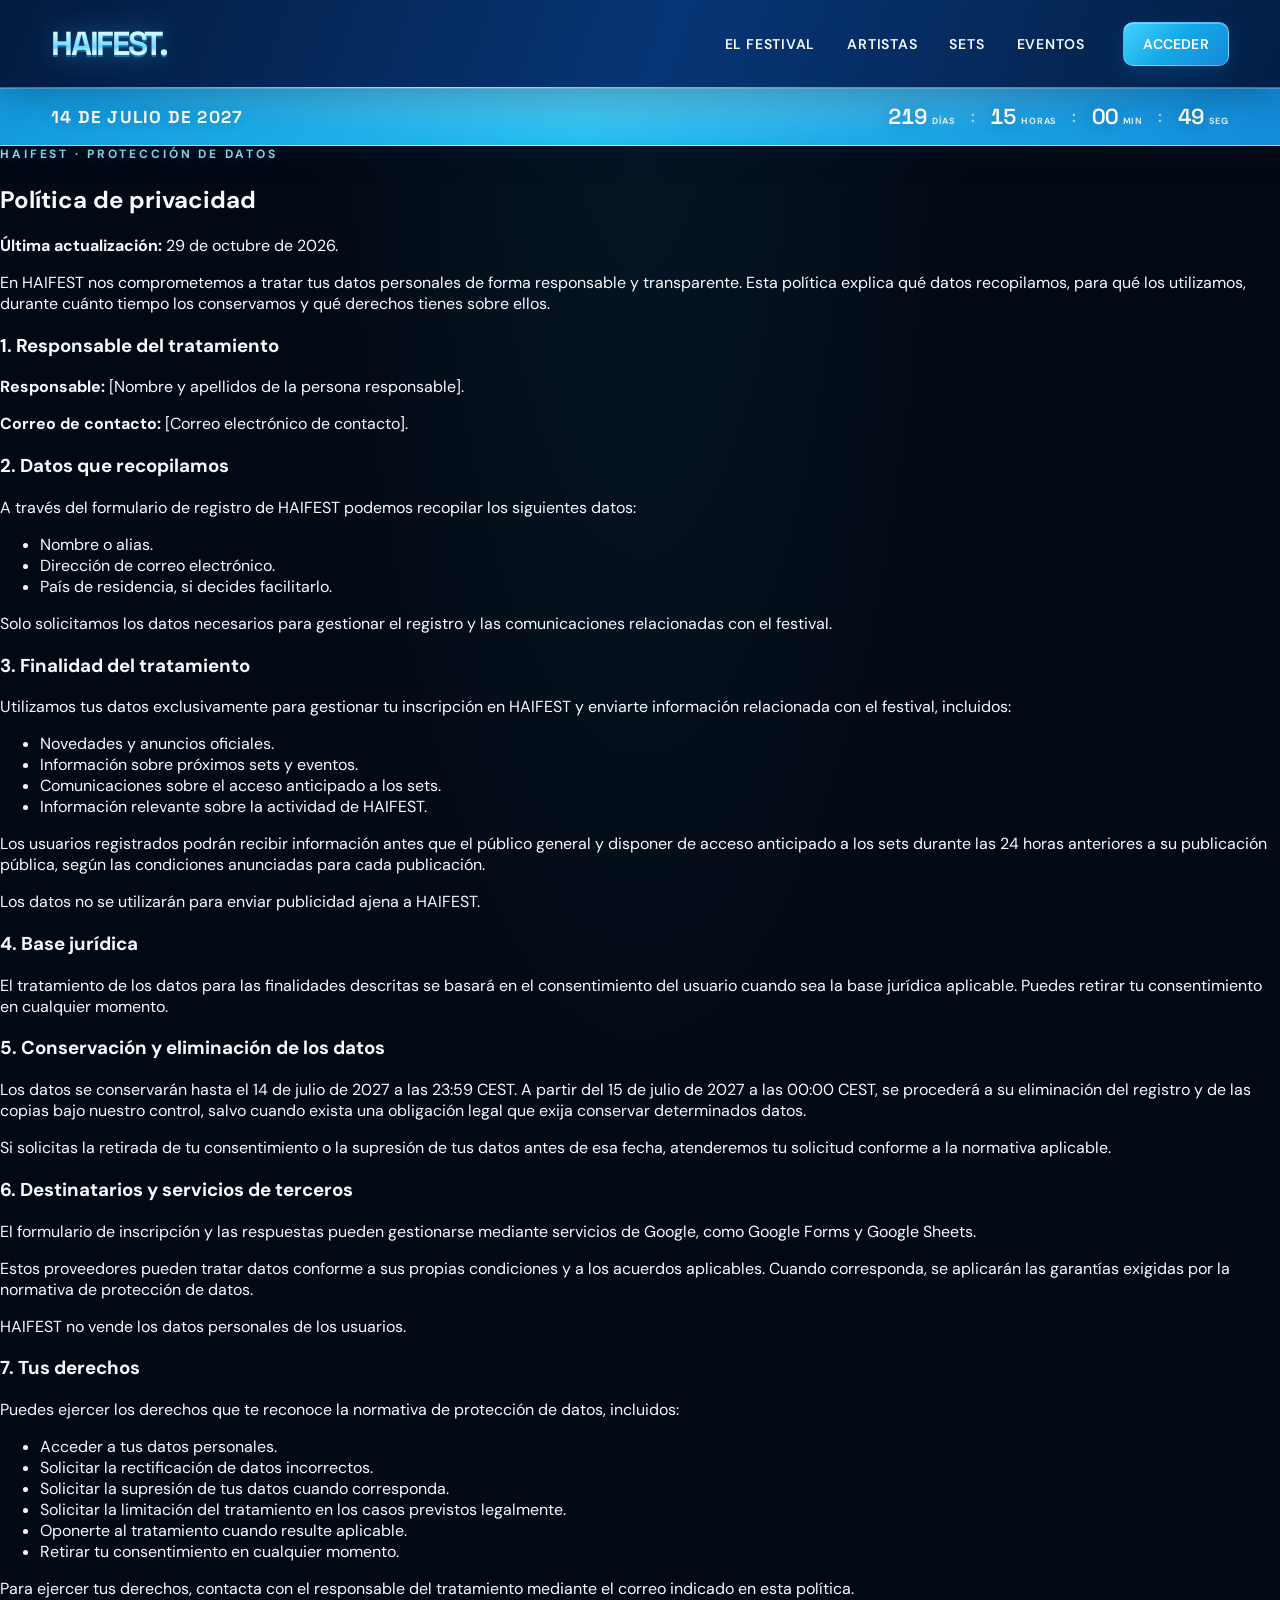
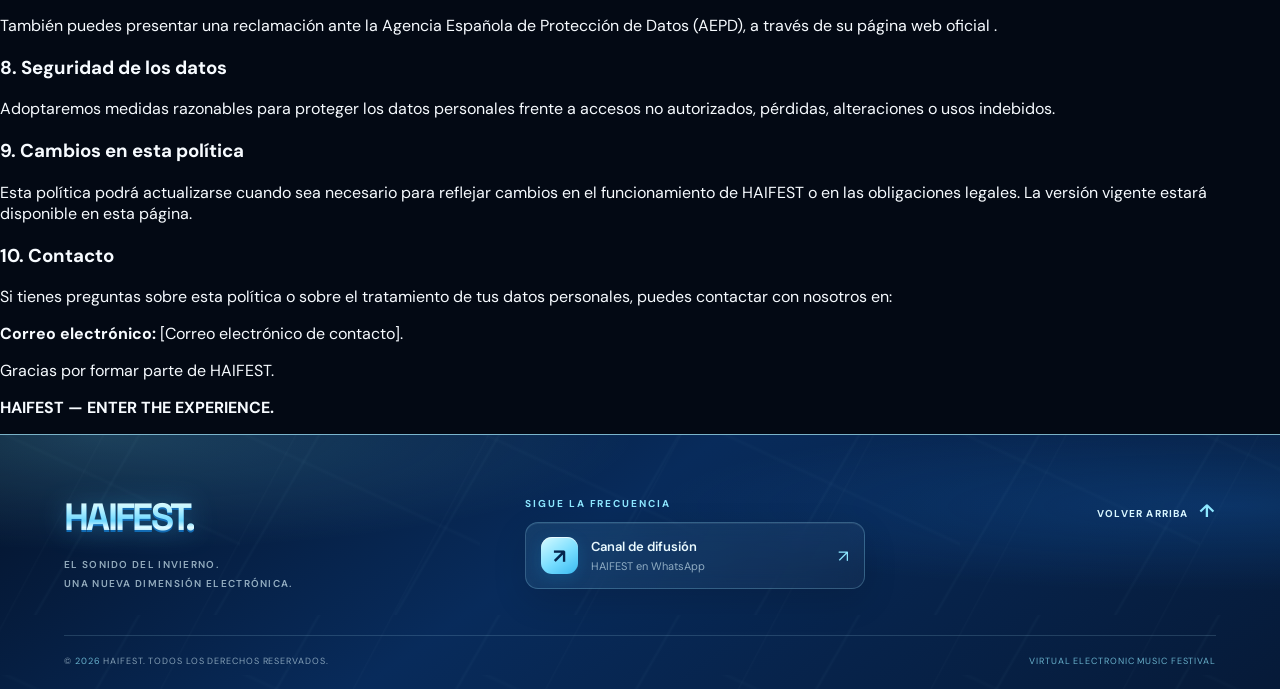
==== politica.html @ 0df0a355 "Create politica.html" ====
<!doctype html>
<html lang="es">
<head>
  <meta charset="utf-8">
  <meta name="viewport" content="width=device-width, initial-scale=1">
  <meta name="theme-color" content="#073778">
  <meta name="description" content="HAIFEST — Virtual Electronic Music Festival. Regístrate y forma parte del universo HAIFEST.">
  <title>HAIFEST — Virtual Electronic Music Festival</title>
  <link rel="preconnect" href="https://fonts.googleapis.com">
  <link rel="preconnect" href="https://fonts.gstatic.com" crossorigin>
  <link href="https://fonts.googleapis.com/css2?family=DM+Sans:wght@400;500;600;700&family=Space+Grotesk:wght@400;500;600;700&display=swap" rel="stylesheet">
  <link rel="stylesheet" href="styles.css">
  <script src="script.js" defer></script>
</head>
<body>
  <!-- SUPERIOR1: cabecera fija principal -->
  <header class="site-header">
    <a class="brand" href="/" aria-label="HAIFEST, inicio">
      <!-- Sustituye este texto por tu logo si ya tienes el archivo -->
      <span class="brand-ice">HAIFEST.</span>
    </a>

    <nav class="main-nav" aria-label="Navegación principal">
      <a href="/el-festival">EL FESTIVAL</a>
      <a href="/artistas">ARTISTAS</a>
      <a href="/sets">SETS</a>
      <a href="/eventos">EVENTOS</a>
    </nav>

    <a class="button button-small header-cta" href="https://forms.gle/UFMRdXrZ1bzV3xqM9" target="_blank" rel="noopener noreferrer">ACCEDER</a>

    <button class="menu-toggle" type="button" aria-label="Abrir menú" aria-expanded="false" aria-controls="mobile-menu">
      <span></span><span></span><span></span>
    </button>
  </header>

  <!-- Menú móvil -->
  <nav class="mobile-menu" id="mobile-menu" aria-label="Navegación móvil">
    <a href="/el-festival">EL FESTIVAL</a>
    <a href="/artistas">ARTISTAS</a>
    <a href="/sets">SETS</a>
    <a href="/eventos">EVENTOS</a>
    <a href="https://forms.gle/UFMRdXrZ1bzV3xqM9" target="_blank" rel="noopener noreferrer">ACCEDER / REGISTRO</a>
  </nav>

  <!-- SUPERIOR2: barra fija con fecha y cuenta atrás -->
  <div class="event-bar" aria-label="Fecha del festival y cuenta atrás">
    <div class="event-date">14 DE JULIO DE 2027</div>
    <div class="countdown" aria-label="Cuenta atrás hasta el inicio del 14 de julio de 2027">
      <div class="count-unit"><span id="days">000</span><small>DÍAS</small></div>
      <span class="count-colon">:</span>
      <div class="count-unit"><span id="hours">00</span><small>HORAS</small></div>
      <span class="count-colon">:</span>
      <div class="count-unit"><span id="minutes">00</span><small>MIN</small></div>
      <span class="count-colon">:</span>
      <div class="count-unit"><span id="seconds">00</span><small>SEG</small></div>
    </div>
  </div>

  <main>
   


<!-- CONTENIDO DE LA POLÍTICA -->
<section class="privacy-section" id="politica">
  <div class="privacy-content">

    <p class="eyebrow">HAIFEST · PROTECCIÓN DE DATOS</p>
    <h2>Política de privacidad</h2>

    <p>
      <strong>Última actualización:</strong> 29 de octubre de 2026.
    </p>

    <p>
      En HAIFEST nos comprometemos a tratar tus datos personales de forma
      responsable y transparente. Esta política explica qué datos recopilamos,
      para qué los utilizamos, durante cuánto tiempo los conservamos y qué
      derechos tienes sobre ellos.
    </p>

    <h3>1. Responsable del tratamiento</h3>

    <p>
      <strong>Responsable:</strong> [Nombre y apellidos de la persona responsable].
    </p>

    <p>
      <strong>Correo de contacto:</strong> [Correo electrónico de contacto].
    </p>

    <h3>2. Datos que recopilamos</h3>

    <p>
      A través del formulario de registro de HAIFEST podemos recopilar los
      siguientes datos:
    </p>

    <ul>
      <li>Nombre o alias.</li>
      <li>Dirección de correo electrónico.</li>
      <li>País de residencia, si decides facilitarlo.</li>
    </ul>

    <p>
      Solo solicitamos los datos necesarios para gestionar el registro y las
      comunicaciones relacionadas con el festival.
    </p>

    <h3>3. Finalidad del tratamiento</h3>

    <p>
      Utilizamos tus datos exclusivamente para gestionar tu inscripción en
      HAIFEST y enviarte información relacionada con el festival, incluidos:
    </p>

    <ul>
      <li>Novedades y anuncios oficiales.</li>
      <li>Información sobre próximos sets y eventos.</li>
      <li>Comunicaciones sobre el acceso anticipado a los sets.</li>
      <li>Información relevante sobre la actividad de HAIFEST.</li>
    </ul>

    <p>
      Los usuarios registrados podrán recibir información antes que el público
      general y disponer de acceso anticipado a los sets durante las 24 horas
      anteriores a su publicación pública, según las condiciones anunciadas
      para cada publicación.
    </p>

    <p>
      Los datos no se utilizarán para enviar publicidad ajena a HAIFEST.
    </p>

    <h3>4. Base jurídica</h3>

    <p>
      El tratamiento de los datos para las finalidades descritas se basará en
      el consentimiento del usuario cuando sea la base jurídica aplicable.
      Puedes retirar tu consentimiento en cualquier momento.
    </p>

    <h3>5. Conservación y eliminación de los datos</h3>

    <p>
      Los datos se conservarán hasta el 14 de julio de 2027 a las 23:59 CEST.
      A partir del 15 de julio de 2027 a las 00:00 CEST, se procederá a su
      eliminación del registro y de las copias bajo nuestro control, salvo
      cuando exista una obligación legal que exija conservar determinados datos.
    </p>

    <p>
      Si solicitas la retirada de tu consentimiento o la supresión de tus datos
      antes de esa fecha, atenderemos tu solicitud conforme a la normativa
      aplicable.
    </p>

    <h3>6. Destinatarios y servicios de terceros</h3>

    <p>
      El formulario de inscripción y las respuestas pueden gestionarse mediante
      servicios de Google, como Google Forms y Google Sheets.
    </p>

    <p>
      Estos proveedores pueden tratar datos conforme a sus propias condiciones
      y a los acuerdos aplicables. Cuando corresponda, se aplicarán las
      garantías exigidas por la normativa de protección de datos.
    </p>

    <p>
      HAIFEST no vende los datos personales de los usuarios.
    </p>

    <h3>7. Tus derechos</h3>

    <p>
      Puedes ejercer los derechos que te reconoce la normativa de protección
      de datos, incluidos:
    </p>

    <ul>
      <li>Acceder a tus datos personales.</li>
      <li>Solicitar la rectificación de datos incorrectos.</li>
      <li>Solicitar la supresión de tus datos cuando corresponda.</li>
      <li>Solicitar la limitación del tratamiento en los casos previstos legalmente.</li>
      <li>Oponerte al tratamiento cuando resulte aplicable.</li>
      <li>Retirar tu consentimiento en cualquier momento.</li>
    </ul>

    <p>
      Para ejercer tus derechos, contacta con el responsable del tratamiento
      mediante el correo indicado en esta política.
    </p>

    <p>
      También puedes presentar una reclamación ante la Agencia Española de
      Protección de Datos (AEPD), a través de
      <a href="https://www.aepd.es/" target="_blank" rel="noopener noreferrer">
        su página web oficial
      </a>.
    </p>

    <h3>8. Seguridad de los datos</h3>

    <p>
      Adoptaremos medidas razonables para proteger los datos personales frente
      a accesos no autorizados, pérdidas, alteraciones o usos indebidos.
    </p>

    <h3>9. Cambios en esta política</h3>

    <p>
      Esta política podrá actualizarse cuando sea necesario para reflejar
      cambios en el funcionamiento de HAIFEST o en las obligaciones legales.
      La versión vigente estará disponible en esta página.
    </p>

    <h3>10. Contacto</h3>

    <p>
      Si tienes preguntas sobre esta política o sobre el tratamiento de tus
      datos personales, puedes contactar con nosotros en:
    </p>

    <p>
      <strong>Correo electrónico:</strong>
      [Correo electrónico de contacto].
    </p>

    <p>
      Gracias por formar parte de HAIFEST.
    </p>

    <p class="privacy-signature">
      <strong>HAIFEST — ENTER THE EXPERIENCE.</strong>
    </p>

  </div>
</section>

  

  <!-- PIE DE PAGINA: enlaces y copyright -->
  <footer class="site-footer">
    <div class="footer-glow" aria-hidden="true"></div>
    <div class="footer-top">
      <div class="footer-brand-block">
        <a class="brand" href="/" aria-label="HAIFEST, inicio">
          <span class="brand-ice">HAIFEST.</span>
        </a>
        <p>EL SONIDO DEL INVIERNO.<br>UNA NUEVA DIMENSIÓN ELECTRÓNICA.</p>
      </div>
      <div class="footer-community">
        <span class="footer-label">SIGUE LA FRECUENCIA</span>
        <a class="whatsapp-link" href="https://whatsapp.com/channel/0029VbDpriWHQbS2V4UxfA47" target="_blank" rel="noopener noreferrer">
          <span class="whatsapp-icon" aria-hidden="true">↗</span>
          <span><strong>Canal de difusión</strong><small>HAIFEST en WhatsApp</small></span>
          <span class="link-arrow" aria-hidden="true">↗</span>
        </a>
      </div>
      <a class="back-to-top" href="#inicio">VOLVER ARRIBA <span aria-hidden="true">↑</span></a>
    </div>
    <div class="footer-bottom">
      <span>© <span id="year">2026</span> HAIFEST. TODOS LOS DERECHOS RESERVADOS.</span>
      <span>VIRTUAL ELECTRONIC MUSIC FESTIVAL</span>
    </div>
  </footer>
</body>
</html>
---- styles.css ----
/* =========================================================
   HAIFEST — WINTER / ICE EDITION
   Diseño glacial, profundidad y luces cian
   ========================================================= */

:root {
  --navy: #073778;
  --navy-deep: #03152e;
  --cyan: #19b5ee;
  --cyan-light: #82dcf8;
  --ice-white: #effcff;
  --ice-blue: #9cecff;
  --glacier: #38c9ff;
  --blue: #279be9;
  --yellow: #fff500;
  --black: #030914;
  --white: #f7fbff;
  --muted: #b8c9dc;

  --header-height: 88px;
  --eventbar-height: 58px;
  --content-width: 1240px;
}

* {
  box-sizing: border-box;
}

html {
  scroll-behavior: smooth;
  scroll-padding-top:
    calc(var(--header-height) + var(--eventbar-height) + 18px);
}

body {
  margin: 0;
  color: var(--white);
  background:
    radial-gradient(
      ellipse at 50% 0%,
      rgba(25, 181, 238, .08),
      transparent 38%
    ),
    #030914;
  font-family: "DM Sans", sans-serif;
  -webkit-font-smoothing: antialiased;
}

a {
  color: inherit;
  text-decoration: none;
}

button,
a {
  -webkit-tap-highlight-color: transparent;
}

::selection {
  background: var(--yellow);
  color: #06152b;
}

/* =========================================================
   SUPERIOR1 — CABECERA FIJA
   ========================================================= */

.site-header {
  position: fixed;
  z-index: 1000;
  inset: 0 0 auto;
  min-height: var(--header-height);

  display: flex;
  align-items: center;
  gap: clamp(20px, 3vw, 48px);

  padding: 0 clamp(22px, 4vw, 64px);

  background:
    linear-gradient(
      110deg,
      rgba(3, 27, 64, .98),
      rgba(7, 55, 120, .97) 52%,
      rgba(3, 31, 70, .98)
    );

  border-bottom: 1px solid rgba(141, 231, 255, .4);
  box-shadow: 0 8px 35px rgba(0, 9, 28, .28);
  backdrop-filter: blur(16px);
}

.site-header::after {
  content: "";
  position: absolute;
  left: 0;
  right: 0;
  bottom: -1px;
  height: 1px;

  background: linear-gradient(
    90deg,
    transparent,
    rgba(176, 246, 255, .85),
    rgba(41, 173, 255, .7),
    transparent
  );

  pointer-events: none;
  animation: ice-glow 5s ease-in-out infinite;
}

.brand {
  flex: 0 0 auto;
  display: inline-flex;
  align-items: center;
}

.brand-ice {
  font-family: "Space Grotesk", sans-serif;
  font-size: clamp(25px, 2.6vw, 36px);
  font-weight: 700;
  letter-spacing: -.07em;
  white-space: nowrap;

  background: linear-gradient(
    180deg,
    #ffffff 0%,
    #c9f7ff 28%,
    #6ed8ff 58%,
    #dffaff 72%,
    #4bb9f2 100%
  );

  -webkit-background-clip: text;
  background-clip: text;
  -webkit-text-fill-color: transparent;

  filter:
    drop-shadow(0 2px 0 rgba(20, 121, 203, .8))
    drop-shadow(0 0 13px rgba(67, 202, 255, .32));
}

.main-nav {
  display: flex;
  align-items: center;
  justify-content: center;
  gap: clamp(18px, 2.5vw, 40px);
  margin-left: auto;
}

.main-nav a,
.mobile-menu a {
  position: relative;
  font-size: clamp(12px, 1.1vw, 15px);
  font-weight: 600;
  letter-spacing: .055em;
  white-space: nowrap;
  transition: color .2s ease;
}

.main-nav a::after {
  content: "";
  position: absolute;
  left: 0;
  right: 100%;
  bottom: -9px;
  height: 2px;

  background: linear-gradient(
    90deg,
    var(--ice-white),
    var(--glacier)
  );

  box-shadow: 0 0 10px rgba(56, 201, 255, .65);
  transition: right .22s ease;
}

.main-nav a:hover {
  color: var(--cyan-light);
}

.main-nav a:hover::after {
  right: 0;
}

/* Botones */

.button {
  position: relative;
  overflow: hidden;

  display: inline-flex;
  align-items: center;
  justify-content: center;
  gap: 12px;

  min-height: 54px;
  padding: 0 27px;

  border: 1px solid rgba(220, 250, 255, .32);
  border-radius: 13px;

  background: linear-gradient(
    135deg,
    #45d1ff 0%,
    #13a9e8 48%,
    #1688d7 100%
  );

  color: white;
  font-size: 17px;
  font-weight: 600;
  letter-spacing: .015em;

  box-shadow:
    inset 0 1px 0 rgba(255, 255, 255, .34),
    0 8px 24px rgba(0, 140, 220, .2);

  transition:
    transform .2s ease,
    background .2s ease,
    box-shadow .2s ease;
}

.button::before {
  content: "";
  position: absolute;
  top: 0;
  left: -130%;
  width: 75%;
  height: 100%;

  transform: skewX(-24deg);

  background: linear-gradient(
    90deg,
    transparent,
    rgba(255, 255, 255, .23),
    transparent
  );

  transition: left .55s ease;
  pointer-events: none;
}

.button:hover::before {
  left: 150%;
}

.button:hover {
  background: linear-gradient(
    135deg,
    #79e3ff,
    #1db8f1 55%,
    #1594df
  );

  transform: translateY(-2px);

  box-shadow:
    inset 0 1px 0 rgba(255, 255, 255, .4),
    0 12px 30px rgba(25, 181, 238, .28);
}

.button-small {
  min-height: 44px;
  padding: 0 19px;
  font-size: 14px;
  border-radius: 10px;
}

.header-cta {
  flex: 0 0 auto;
}

.menu-toggle,
.mobile-menu {
  display: none;
}

/* =========================================================
   SUPERIOR2 — FECHA Y CUENTA ATRÁS
   ========================================================= */

.event-bar {
  position: fixed;
  z-index: 999;
  top: var(--header-height);
  left: 0;
  right: 0;

  min-height: var(--eventbar-height);
  padding: 8px clamp(22px, 4vw, 64px);

  display: flex;
  align-items: center;
  justify-content: space-between;
  gap: 24px;

  color: white;

  background:
    radial-gradient(
      ellipse at 50% -70%,
      rgba(255, 255, 255, .38),
      transparent 70%
    ),
    linear-gradient(
      100deg,
      #1499de 0%,
      #24bdf0 46%,
      #138bd9 100%
    );

  border-bottom: 1px solid rgba(218, 250, 255, .65);

  box-shadow:
    0 8px 28px rgba(0, 18, 52, .28),
    inset 0 1px 0 rgba(255, 255, 255, .25);
}

.event-date {
  font-family: "Space Grotesk", sans-serif;
  font-weight: 700;
  font-size: clamp(14px, 1.35vw, 19px);
  letter-spacing: .07em;
  white-space: nowrap;
  text-shadow: 0 1px 10px rgba(0, 53, 111, .22);
}

.countdown {
  display: flex;
  align-items: center;
  gap: clamp(8px, 1.2vw, 18px);
}

.count-unit {
  display: flex;
  align-items: baseline;
  gap: 5px;
}

.count-unit span {
  font-family: "Space Grotesk", sans-serif;
  font-size: clamp(17px, 1.7vw, 24px);
  font-weight: 600;
  font-variant-numeric: tabular-nums;
  text-shadow: 0 1px 12px rgba(0, 53, 111, .25);
}

.count-unit small {
  color: rgba(255, 255, 255, .88);
  font-size: 9px;
  font-weight: 700;
  letter-spacing: .08em;
}

.count-colon {
  opacity: .65;
  font-weight: 600;
}

/* Espacio para las barras fijas */

main {
  padding-top: calc(
    var(--header-height) + var(--eventbar-height)
  );
}

/* =========================================================
   PRINCIPAL — HERO Y VÍDEO
   ========================================================= */

.hero {
  position: relative;
  isolation: isolate;
  overflow: hidden;

  min-height: min(
    710px,
    calc(100svh - var(--header-height) - var(--eventbar-height))
  );

  min-height: clamp(570px, 70vh, 790px);

  display: grid;
  place-items: center;

  background:
    radial-gradient(
      ellipse at 50% 35%,
      rgba(29, 155, 226, .24),
      transparent 34%
    ),
    radial-gradient(
      ellipse at 12% 80%,
      rgba(16, 98, 190, .18),
      transparent 35%
    ),
    radial-gradient(
      ellipse at 90% 15%,
      rgba(82, 209, 255, .12),
      transparent 32%
    ),
    linear-gradient(
      135deg,
      #020711 0%,
      #071c35 48%,
      #020711 100%
    );
}

.hero::before {
  content: "";
  position: absolute;
  inset: 0;
  z-index: -1;
  pointer-events: none;
  opacity: .23;

  background-image:
    linear-gradient(
      128deg,
      transparent 0 42%,
      rgba(166, 238, 255, .22) 42.2%,
      transparent 42.7%
    ),
    linear-gradient(
      48deg,
      transparent 0 72%,
      rgba(166, 238, 255, .15) 72.2%,
      transparent 72.7%
    ),
    linear-gradient(
      0deg,
      rgba(55, 174, 255, .08),
      transparent 38%
    );

  background-size:
    380px 320px,
    440px 370px,
    100% 100%;

  mask-image: radial-gradient(
    ellipse at center,
    black,
    transparent 82%
  );
}

.hero-video,
.hero-overlay {
  position: absolute;
  inset: 0;
  width: 100%;
  height: 100%;
}

.hero-video {
  z-index: -2;
  object-fit: cover;
  filter: saturate(.82) contrast(1.08);
}

.hero-overlay {
  z-index: -1;

  background:
    radial-gradient(
      ellipse at center,
      rgba(2, 20, 43, .12),
      rgba(0, 4, 13, .52) 76%
    ),
    linear-gradient(
      90deg,
      rgba(0, 5, 17, .72),
      rgba(0, 12, 29, .28) 50%,
      rgba(0, 5, 17, .68)
    ),
    linear-gradient(
      0deg,
      rgba(0, 5, 17, .6),
      transparent 48%,
      rgba(0, 5, 17, .24)
    );
}

.hero-content {
  position: relative;
  width: min(100% - 40px, 900px);
  padding: 90px 0 100px;
  text-align: center;
}

.hero-content::before {
  content: "";
  position: absolute;
  z-index: -1;

  width: min(680px, 90vw);
  height: 300px;

  top: 50%;
  left: 50%;
  transform: translate(-50%, -50%);

  background: rgba(18, 113, 190, .12);
  filter: blur(70px);
  pointer-events: none;
}

.eyebrow,
.section-kicker {
  margin: 0 0 22px;
  color: var(--ice-blue);
  font-size: 12px;
  font-weight: 700;
  letter-spacing: .24em;
  text-shadow: 0 0 18px rgba(76, 205, 255, .3);
}

.hero h1 {
  margin: 0;

  font-family: "Space Grotesk", sans-serif;
  font-size: clamp(48px, 8.3vw, 104px);
  font-weight: 500;
  letter-spacing: -.065em;
  line-height: .98;

  text-shadow: 0 5px 35px rgba(0, 0, 0, .3);
}

.hero h1 span {
  background: linear-gradient(
    180deg,
    #ffffff,
    #b8f3ff 48%,
    #54caff
  );

  -webkit-background-clip: text;
  background-clip: text;
  -webkit-text-fill-color: transparent;

  filter: drop-shadow(0 0 20px rgba(56, 201, 255, .18));
}

.hero-description {
  margin: 24px 0 32px;
  color: rgba(255, 255, 255, .82);
  font-size: clamp(15px, 1.5vw, 19px);
}

.button-primary {
  min-width: 165px;
}

.scroll-cue {
  position: absolute;
  bottom: 25px;
  left: 50%;

  display: flex;
  align-items: center;
  gap: 12px;

  transform: translateX(-50%);

  color: rgba(255, 255, 255, .72);
  font-size: 10px;
  font-weight: 700;
  letter-spacing: .18em;
  white-space: nowrap;
}

.scroll-cue span {
  display: block;
  width: 27px;
  height: 1px;
  background: var(--cyan);
  box-shadow: 0 0 10px rgba(56, 201, 255, .7);
}

/* =========================================================
   PLAYLIST — PROFUNDIDAD Y TEXTURA GLACIAL
   ========================================================= */

.playlist-section {
  position: relative;
  overflow: hidden;

  padding:
    clamp(64px, 8vw, 105px)
    24px
    clamp(70px, 8vw, 100px);

  color: #fff;

  background:
    radial-gradient(
      ellipse at 18% 12%,
      rgba(172, 242, 255, .22),
      transparent 32%
    ),
    radial-gradient(
      ellipse at 90% 78%,
      rgba(6, 72, 164, .34),
      transparent 42%
    ),
    linear-gradient(
      125deg,
      #1676c8 0%,
      #168fdf 38%,
      #237ed0 72%,
      #0d64b5 100%
    );
}

.playlist-section::before {
  content: "";
  position: absolute;
  inset: 0;
  pointer-events: none;
  opacity: .62;

  background-image:
    linear-gradient(
      rgba(231, 251, 255, .055) 1px,
      transparent 1px
    ),
    linear-gradient(
      90deg,
      rgba(231, 251, 255, .055) 1px,
      transparent 1px
    ),
    linear-gradient(
      135deg,
      transparent 0 47%,
      rgba(210, 247, 255, .09) 47.2%,
      transparent 47.6%
    );

  background-size:
    44px 44px,
    44px 44px,
    220px 190px;

  mask-image: linear-gradient(
    to bottom,
    black,
    transparent 85%
  );
}

.playlist-section::after {
  content: "";
  position: absolute;
  inset: auto 0 0;
  height: 120px;
  background: linear-gradient(
    0deg,
    rgba(2, 34, 81, .18),
    transparent
  );
  pointer-events: none;
}

.section-inner {
  position: relative;
  z-index: 1;
  width: min(100%, 900px);
  margin: 0 auto;
  text-align: center;
}

.section-kicker {
  color: #d7f7ff;
  margin-bottom: 16px;
  text-shadow: 0 0 15px rgba(183, 245, 255, .25);
}

.playlist-section h2 {
  margin: 0;

  font-family: "Space Grotesk", sans-serif;
  font-size: clamp(30px, 5vw, 58px);
  font-weight: 500;
  line-height: 1.12;
  letter-spacing: -.045em;

  text-shadow: 0 4px 24px rgba(0, 38, 91, .18);
}

.section-description {
  margin: 17px 0 35px;
  color: rgba(255, 255, 255, .9);
  font-size: 15px;
  line-height: 1.7;
}

.spotify-frame {
  position: relative;
  width: min(100%, 690px);
  margin: 0 auto;
  overflow: hidden;

  border: 1px solid rgba(221, 250, 255, .45);
  border-radius: 18px;

  background: rgba(1, 25, 60, .28);

  box-shadow:
    0 28px 70px rgba(0, 29, 74, .32),
    0 0 0 6px rgba(211, 248, 255, .035);
}

.spotify-frame iframe {
  display: block;
  border: 0;
}

.text-link {
  display: inline-flex;
  gap: 10px;
  margin-top: 22px;

  font-size: 13px;
  font-weight: 700;
  letter-spacing: .04em;

  transition:
    color .2s ease,
    transform .2s ease;
}

.text-link:hover {
  color: #d7f7ff;
  transform: translateY(-2px);
}

.mobile-break {
  display: none;
}

/* =========================================================
   PIE DE PÁGINA — HIELO Y COMUNIDAD
   ========================================================= */

.site-footer {
  position: relative;
  isolation: isolate;
  overflow: hidden;

  padding: 58px clamp(22px, 5vw, 72px) 22px;
  color: #eafaff;

  background:
    radial-gradient(
      ellipse at 8% 0%,
      rgba(124, 231, 255, .2),
      transparent 32%
    ),
    radial-gradient(
      ellipse at 96% 28%,
      rgba(30, 139, 255, .19),
      transparent 33%
    ),
    linear-gradient(
      145deg,
      #04132b 0%,
      #082b5b 44%,
      #061a38 100%
    );

  border-top: 1px solid rgba(173, 241, 255, .7);
}

.site-footer::before {
  content: "";
  position: absolute;
  inset: 0;
  z-index: -1;
  pointer-events: none;
  opacity: .23;

  background-image:
    linear-gradient(
      120deg,
      transparent 0 48%,
      rgba(177, 239, 255, .13) 49%,
      transparent 50%
    ),
    linear-gradient(
      25deg,
      transparent 0 68%,
      rgba(177, 239, 255, .09) 69%,
      transparent 70%
    );

  background-size: 180px 180px, 240px 240px;
}

.site-footer::after {
  content: "";
  position: absolute;
  z-index: -1;
  inset: 0;
  pointer-events: none;
  opacity: .12;

  background: repeating-linear-gradient(
    118deg,
    transparent 0 90px,
    rgba(193, 244, 255, .15) 91px,
    transparent 93px 170px
  );
}

/* Logo del pie de página */

.footer-brand-block {
  min-width: 230px;
}

.footer-brand-block .brand-ice {
  display: inline-block;
  font-size: clamp(29px, 3vw, 38px);
}

.footer-brand-block p {
  margin: 14px 0 0;
  color: rgba(221, 246, 255, .66);

  font-size: 10px;
  font-weight: 600;
  line-height: 1.9;
  letter-spacing: .13em;
}

/* Enlace de WhatsApp */

.footer-community {
  width: min(100%, 340px);
}

.footer-label {
  display: block;
  margin-bottom: 12px;

  color: #8de7ff;
  font-size: 10px;
  font-weight: 700;
  letter-spacing: .19em;
}

.whatsapp-link {
  display: flex;
  align-items: center;
  gap: 13px;
  padding: 14px 15px;

  border: 1px solid rgba(165, 232, 255, .24);
  border-radius: 13px;

  background: linear-gradient(
    120deg,
    rgba(119, 219, 255, .11),
    rgba(255, 255, 255, .035)
  );

  box-shadow:
    inset 0 1px rgba(255, 255, 255, .07),
    0 12px 35px rgba(0, 0, 0, .12);

  backdrop-filter: blur(10px);

  transition:
    border-color .2s ease,
    transform .2s ease,
    background .2s ease;
}

.whatsapp-link:hover {
  transform: translateY(-2px);
  border-color: rgba(141, 231, 255, .7);
  background: rgba(119, 219, 255, .14);
}

.whatsapp-icon {
  display: grid;
  place-items: center;

  width: 37px;
  height: 37px;
  flex: 0 0 37px;

  border-radius: 11px;
  color: #06254d;

  background: linear-gradient(
    145deg,
    #d6fbff,
    #78ddff 55%,
    #39baf1
  );

  box-shadow:
    inset 0 1px 0 rgba(255, 255, 255, .65),
    0 4px 15px rgba(31, 169, 231, .18);

  font-size: 20px;
  font-weight: 700;
}

.whatsapp-link strong,
.whatsapp-link small {
  display: block;
}

.whatsapp-link strong {
  font-size: 13px;
  font-weight: 600;
}

.whatsapp-link small {
  margin-top: 4px;
  color: rgba(221, 246, 255, .62);
  font-size: 11px;
}

.link-arrow {
  margin-left: auto;
  color: #8de7ff;
  font-size: 17px;
}

/* Volver arriba */

.back-to-top {
  align-self: flex-start;
  padding-top: 6px;

  color: #d9f7ff;
  font-size: 10px;
  font-weight: 700;
  letter-spacing: .12em;
  white-space: nowrap;
}

.back-to-top span {
  margin-left: 7px;
  color: #8de7ff;
  font-size: 18px;
}

/* Franja inferior */

.footer-top,
.footer-bottom {
  display: flex;
  justify-content: space-between;
  align-items: center;
  gap: 28px;
}

.footer-top {
  padding-bottom: 42px;
}

.footer-bottom {
  padding-top: 19px;

  border-top: 1px solid rgba(180, 235, 255, .16);

  color: rgba(221, 246, 255, .58);
  font-size: 9px;
  letter-spacing: .1em;
}

.footer-bottom span:last-child {
  color: rgba(141, 231, 255, .72);
}

/* =========================================================
   ANIMACIONES
   ========================================================= */

@keyframes ice-glow {
  0%, 100% {
    opacity: .65;
  }

  50% {
    opacity: 1;
  }
}

/* =========================================================
   PANTALLAS GRANDES
   ========================================================= */

@media (min-width: 1500px) {
  :root {
    --header-height: 96px;
    --eventbar-height: 62px;
  }
}

/* =========================================================
   TABLETS
   ========================================================= */

@media (max-width: 900px) {
  :root {
    --header-height: 76px;
    --eventbar-height: 66px;
  }

  .site-header {
    gap: 16px;
  }

  .main-nav {
    gap: 15px;
  }

  .main-nav a {
    font-size: 11px;
  }

  .header-cta {
    padding: 0 14px;
  }

  .event-bar {
    gap: 12px;
  }

  .countdown {
    gap: 7px;
  }

  .count-unit {
    display: flex;
    flex-direction: column;
    align-items: center;
    gap: 1px;
  }

  .count-unit small {
    font-size: 8px;
  }
}

/* =========================================================
   MÓVILES
   ========================================================= */

@media (max-width: 650px) {
  :root {
    --header-height: 70px;
    --eventbar-height: 74px;
  }

  .site-header {
    padding: 0 18px;
    justify-content: space-between;
  }

  .brand-ice {
    font-size: 29px;
  }

  .main-nav,
  .header-cta {
    display: none;
  }

  .menu-toggle {
    display: flex;

    width: 43px;
    height: 43px;
    padding: 11px 9px;

    flex-direction: column;
    justify-content: center;
    gap: 5px;

    border: 1px solid rgba(255, 255, 255, .2);
    border-radius: 10px;

    background: rgba(130, 220, 248, .04);
    cursor: pointer;
  }

  .menu-toggle span {
    width: 100%;
    height: 2px;
    background: #fff;
    border-radius: 3px;
  }

  .mobile-menu {
    position: fixed;
    z-index: 1001;
    top: var(--header-height);
    left: 0;
    right: 0;

    padding: 12px 20px 20px;

    background: rgba(5, 45, 101, .98);
    border-top: 1px solid rgba(255, 255, 255, .12);

    box-shadow: 0 16px 30px rgba(0, 0, 0, .24);
    backdrop-filter: blur(18px);
  }

  .mobile-menu.is-open {
    display: flex;
    flex-direction: column;
    gap: 0;
  }

  .mobile-menu a {
    padding: 15px 2px;
    font-size: 13px;
    border-bottom: 1px solid rgba(255, 255, 255, .1);
  }

  .event-bar {
    padding: 9px 17px;
    flex-direction: column;
    justify-content: center;
    gap: 5px;
  }

  .event-date {
    font-size: 12px;
    letter-spacing: .12em;
  }

  .countdown {
    gap: 10px;
  }

  .count-unit {
    flex-direction: row;
    align-items: baseline;
    gap: 4px;
  }

  .count-unit span {
    font-size: 17px;
  }

  .count-unit small {
    font-size: 7px;
  }

  .count-colon {
    font-size: 13px;
  }

  .hero {
    min-height: 590px;
    min-height: min(
      690px,
      calc(100svh - var(--header-height) - var(--eventbar-height))
    );
  }

  .hero-content {
    padding: 75px 0 85px;
  }

  .eyebrow {
    font-size: 10px;
    letter-spacing: .16em;
  }

  .hero h1 {
    font-size: clamp(47px, 12vw, 70px);
  }

  .hero-description {
    max-width: 290px;
    margin: 20px auto 28px;
    line-height: 1.55;
  }

  .playlist-section {
    padding: 65px 18px 70px;
  }

  .playlist-section h2 {
    font-size: clamp(29px, 8vw, 42px);
  }

  .mobile-break {
    display: initial;
  }

  .section-description {
    max-width: 310px;
    margin: 16px auto 28px;
    line-height: 1.55;
    font-size: 14px;
  }

  .spotify-frame iframe {
    height: 352px;
  }

  .site-footer {
    padding: 38px 20px 18px;
  }

  .footer-top {
    align-items: stretch;
    flex-direction: column;
    gap: 28px;
    padding-bottom: 27px;
  }

  .footer-brand-block {
    min-width: 0;
  }

  .footer-brand-block .brand-ice {
    font-size: 31px;
  }

  .footer-community {
    width: 100%;
  }

  .back-to-top {
    align-self: flex-start;
    padding-top: 0;
    font-size: 10px;
  }

  .footer-bottom {
    align-items: flex-start;
    flex-direction: column;
    gap: 8px;
    font-size: 9px;
  }
}

/* Respetar la preferencia del usuario por menos animaciones */

@media (prefers-reduced-motion: reduce) {
  *,
  *::before,
  *::after {
    scroll-behavior: auto !important;
    transition-duration: .01ms !important;
    animation-duration: .01ms !important;
  }

  .site-header::after {
    animation: none;
  }
}
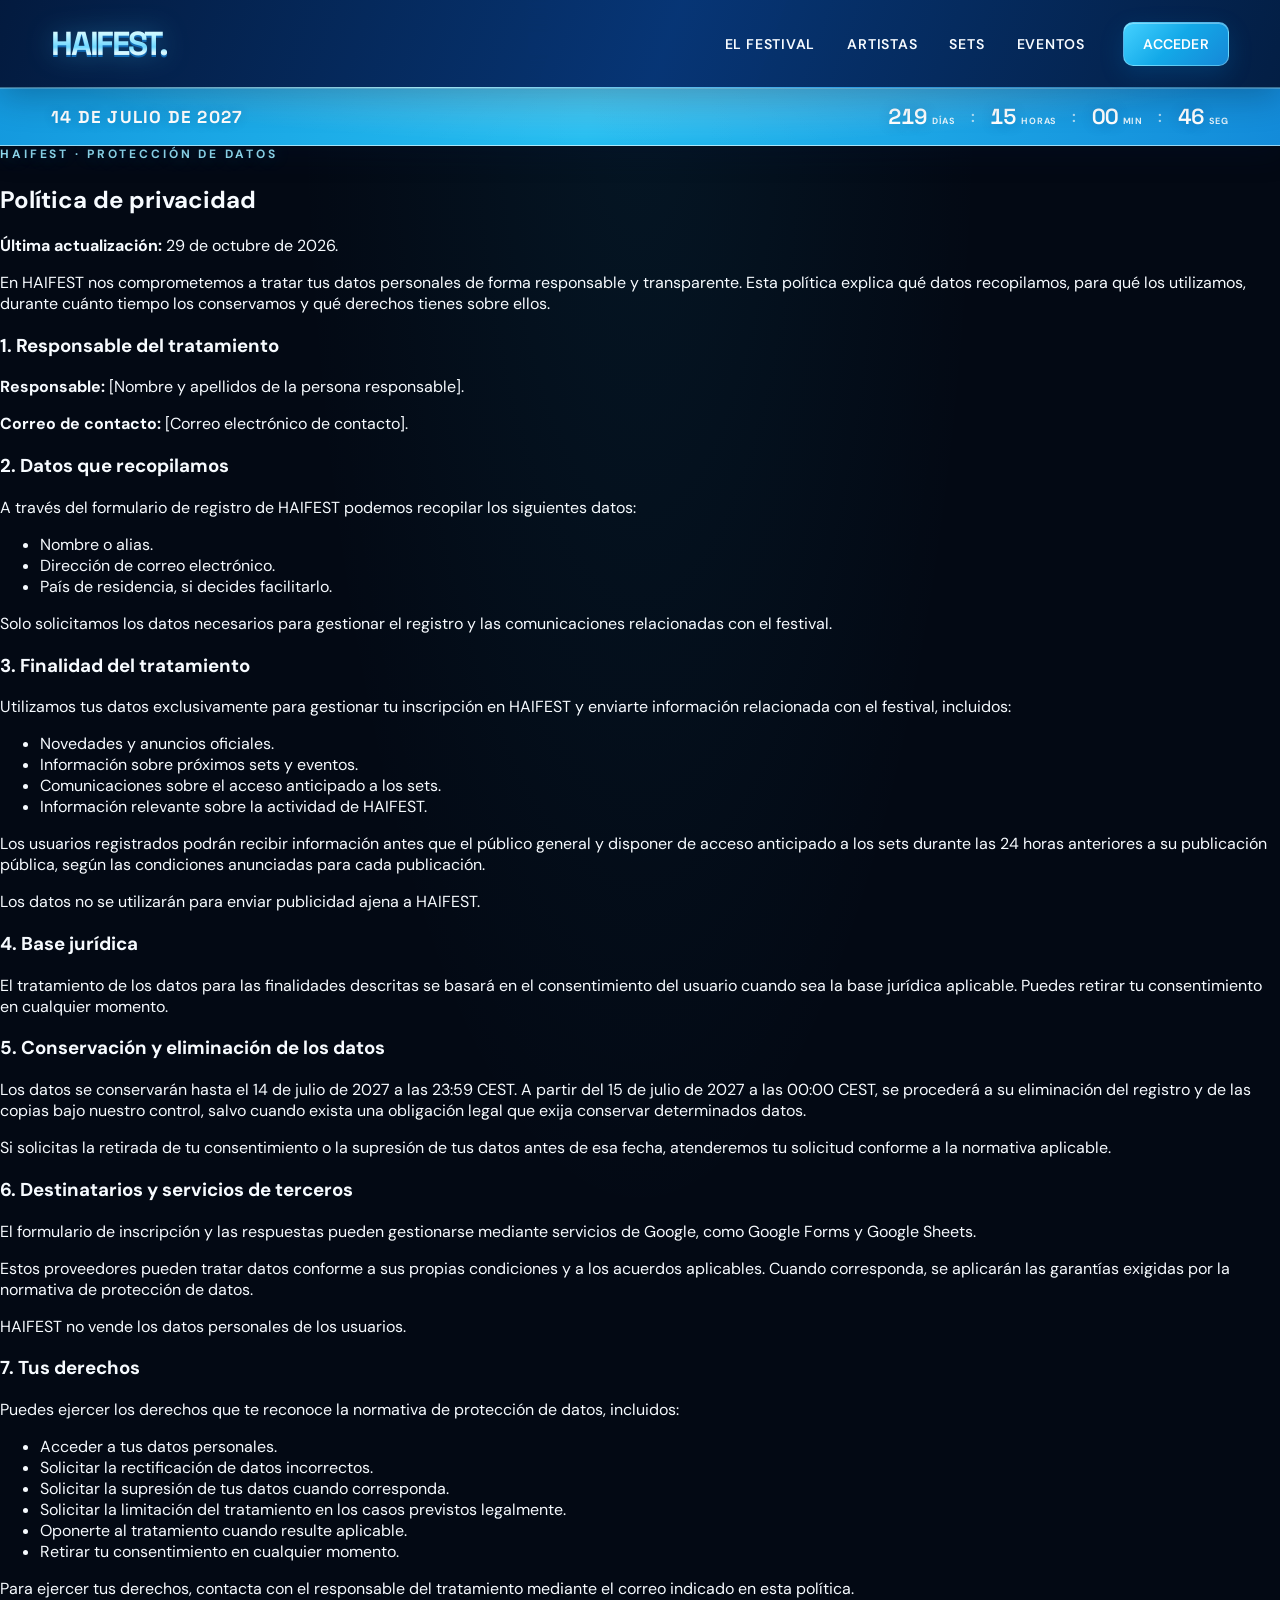
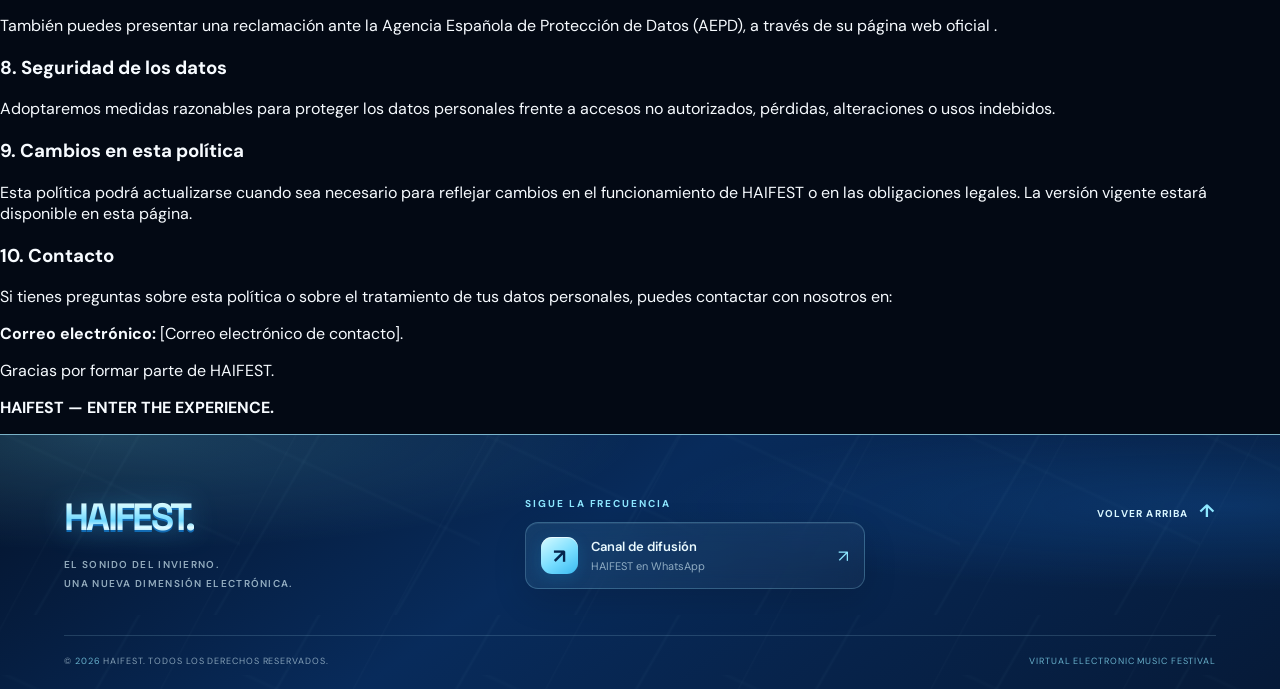
==== commit f5ca4a5d: "Update politica.html BUENO" ====
--- a/politica.html
+++ b/politica.html
@@ -238,8 +238,6 @@
 
   </div>
 </section>
-
-  
 
   <!-- PIE DE PAGINA: enlaces y copyright -->
   <footer class="site-footer">
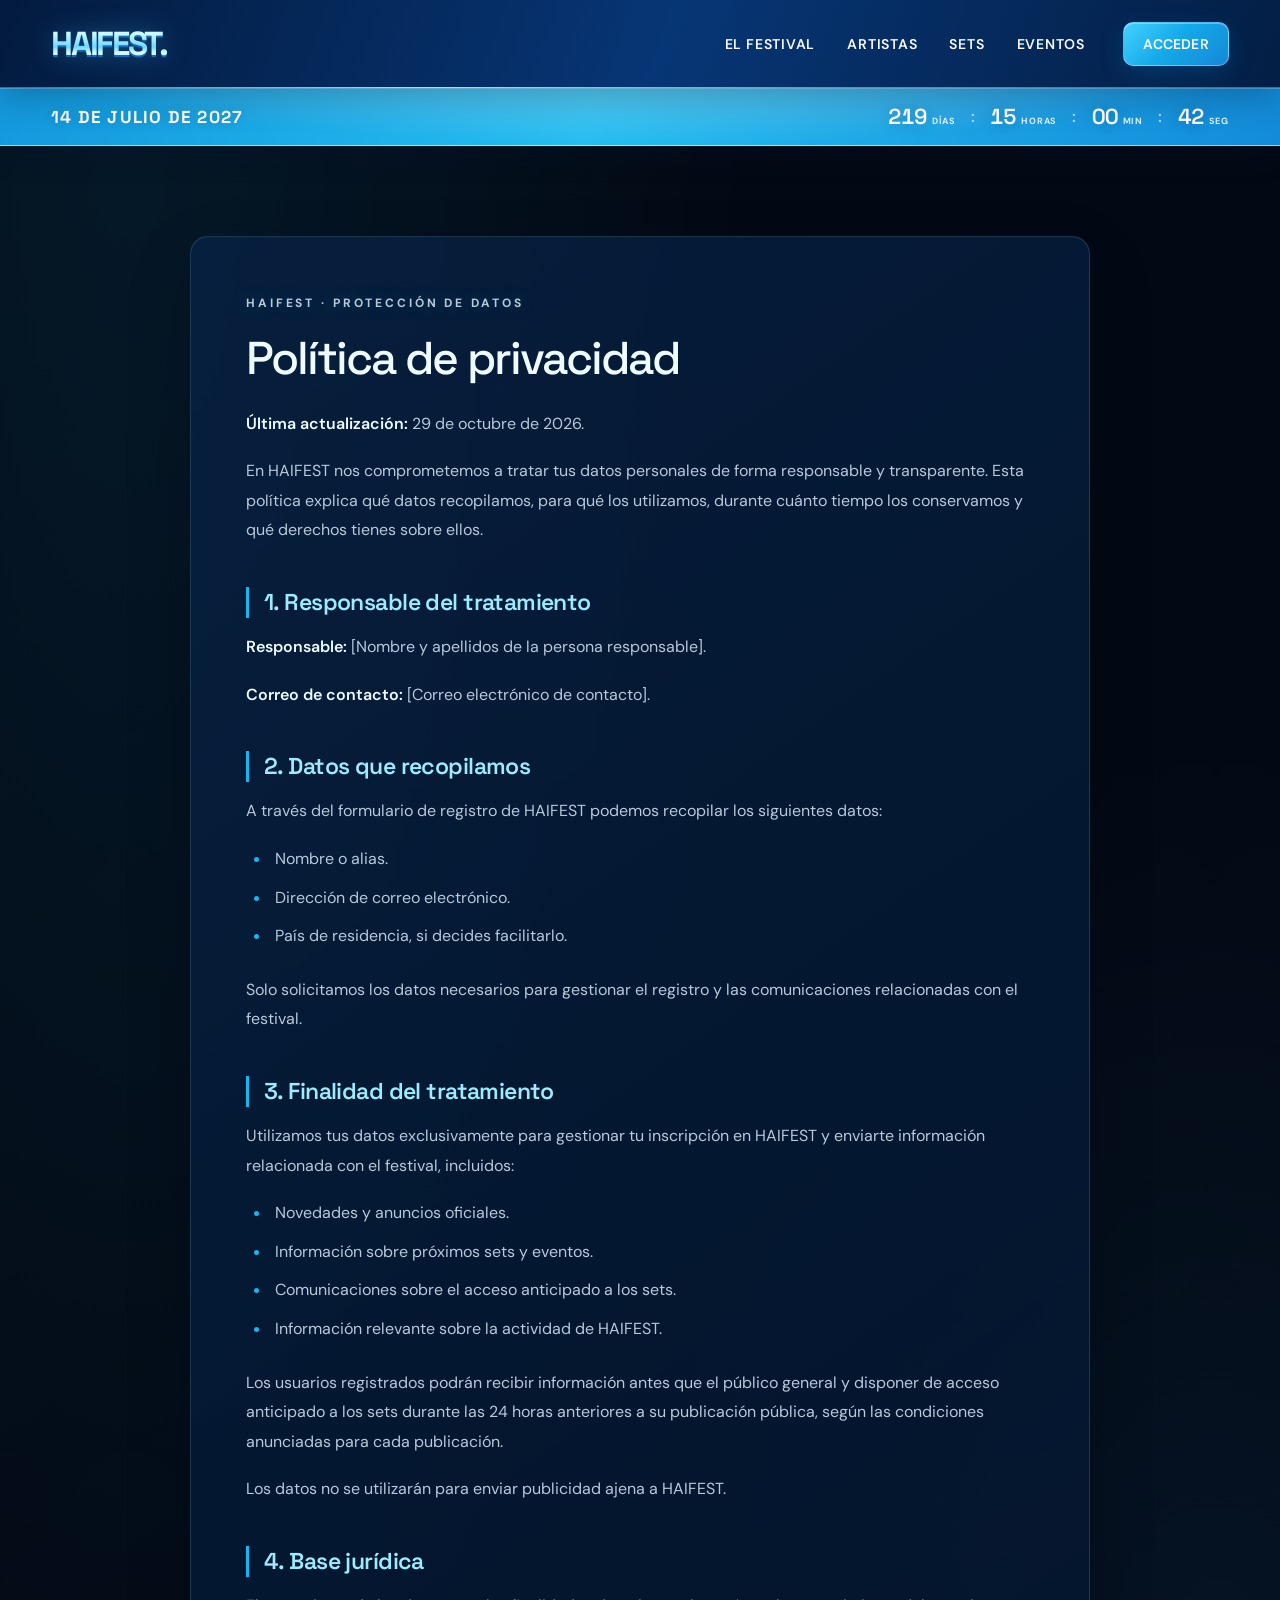
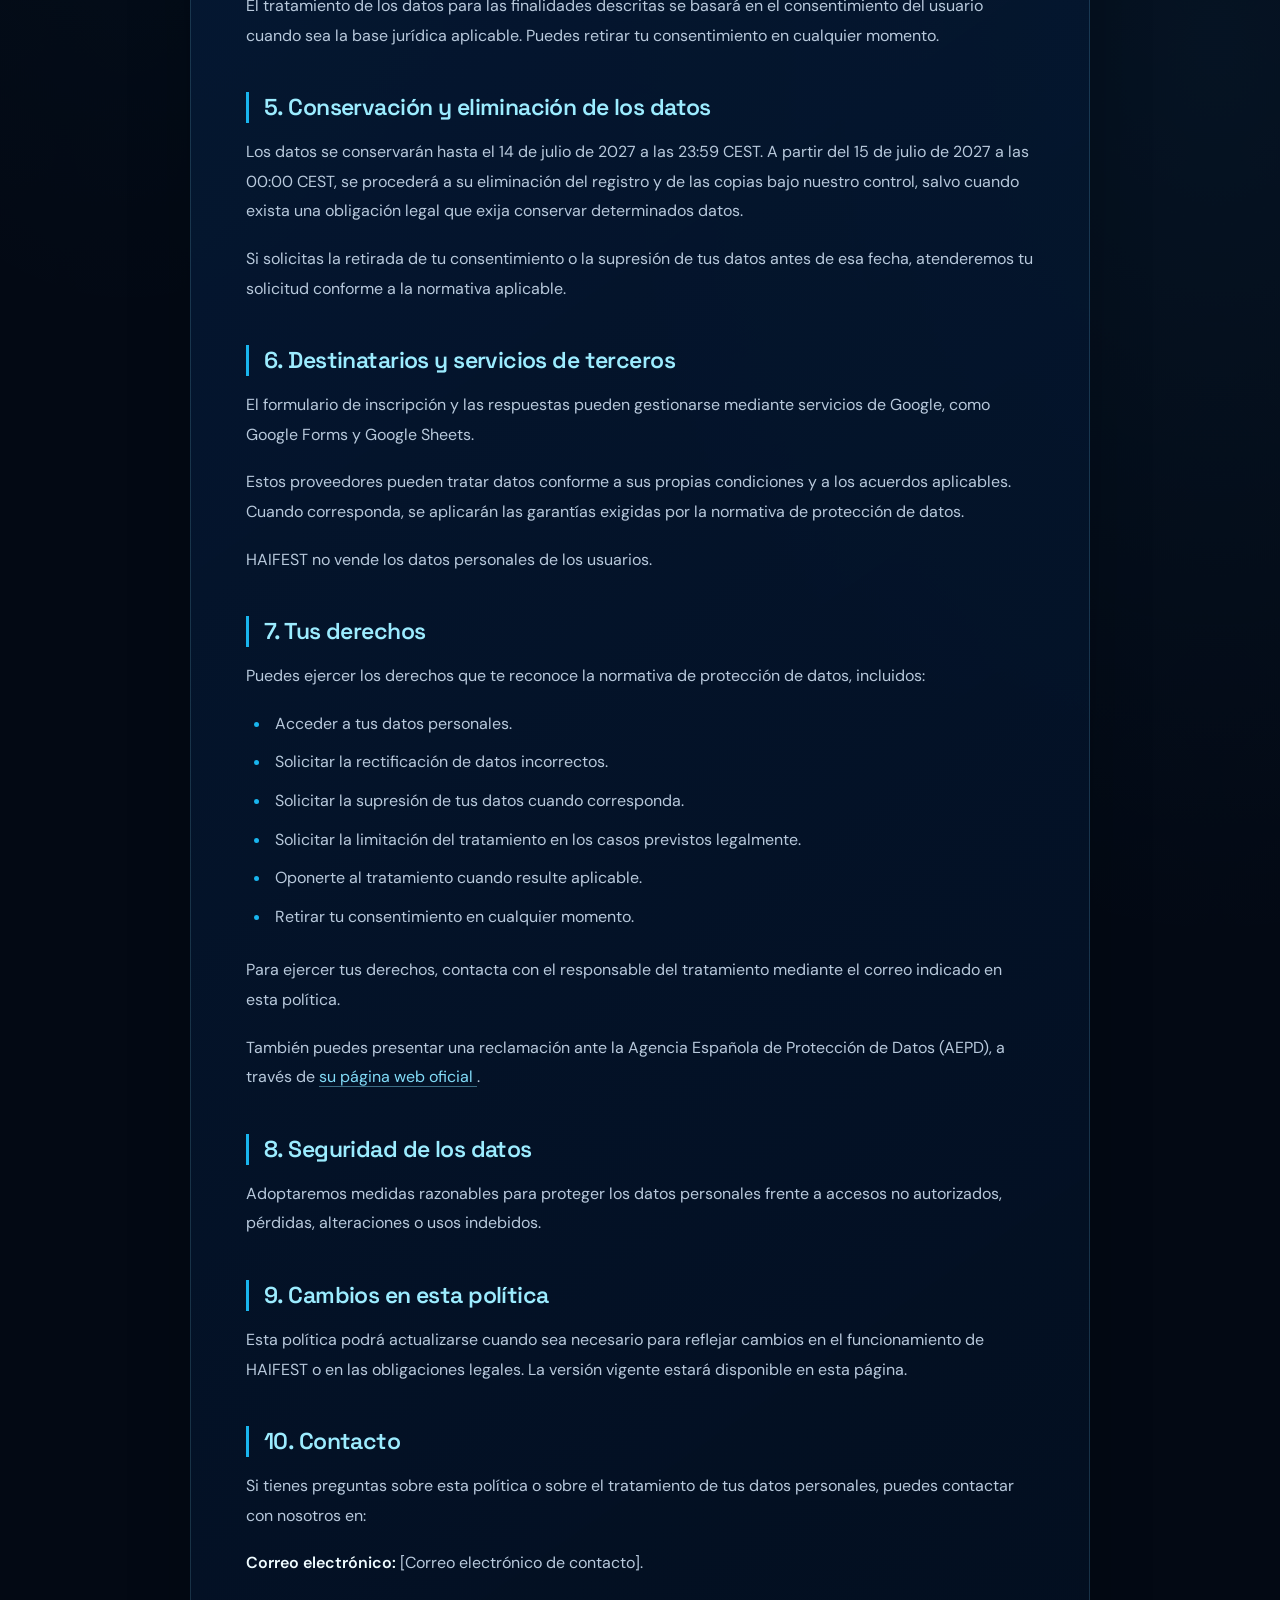
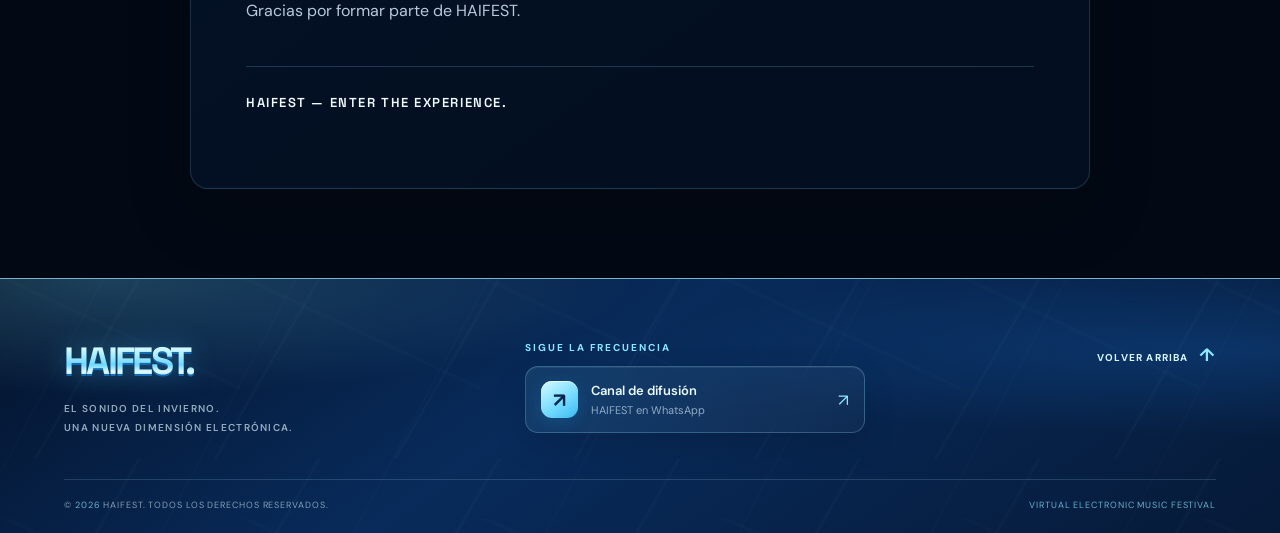
==== commit dc242988: "Update politica.html" ====
--- a/politica.html
+++ b/politica.html
@@ -9,7 +9,7 @@
   <link rel="preconnect" href="https://fonts.googleapis.com">
   <link rel="preconnect" href="https://fonts.gstatic.com" crossorigin>
   <link href="https://fonts.googleapis.com/css2?family=DM+Sans:wght@400;500;600;700&family=Space+Grotesk:wght@400;500;600;700&display=swap" rel="stylesheet">
-  <link rel="stylesheet" href="styles.css">
+  <link rel="stylesheet" href="politica.css">
   <script src="script.js" defer></script>
 </head>
 <body>
--- a/politica.css
+++ b/politica.css
@@ -0,0 +1,1438 @@
+/* =========================================================
+   HAIFEST — WINTER / ICE EDITION
+   Diseño glacial, profundidad y luces cian
+   ========================================================= */
+
+:root {
+  --navy: #073778;
+  --navy-deep: #03152e;
+  --cyan: #19b5ee;
+  --cyan-light: #82dcf8;
+  --ice-white: #effcff;
+  --ice-blue: #9cecff;
+  --glacier: #38c9ff;
+  --blue: #279be9;
+  --yellow: #fff500;
+  --black: #030914;
+  --white: #f7fbff;
+  --muted: #b8c9dc;
+
+  --header-height: 88px;
+  --eventbar-height: 58px;
+  --content-width: 1240px;
+}
+
+* {
+  box-sizing: border-box;
+}
+
+html {
+  scroll-behavior: smooth;
+  scroll-padding-top:
+    calc(var(--header-height) + var(--eventbar-height) + 18px);
+}
+
+body {
+  margin: 0;
+  color: var(--white);
+  background:
+    radial-gradient(
+      ellipse at 50% 0%,
+      rgba(25, 181, 238, .08),
+      transparent 38%
+    ),
+    #030914;
+  font-family: "DM Sans", sans-serif;
+  -webkit-font-smoothing: antialiased;
+}
+
+a {
+  color: inherit;
+  text-decoration: none;
+}
+
+button,
+a {
+  -webkit-tap-highlight-color: transparent;
+}
+
+::selection {
+  background: var(--yellow);
+  color: #06152b;
+}
+
+/* =========================================================
+   SUPERIOR1 — CABECERA FIJA
+   ========================================================= */
+
+.site-header {
+  position: fixed;
+  z-index: 1000;
+  inset: 0 0 auto;
+  min-height: var(--header-height);
+
+  display: flex;
+  align-items: center;
+  gap: clamp(20px, 3vw, 48px);
+
+  padding: 0 clamp(22px, 4vw, 64px);
+
+  background:
+    linear-gradient(
+      110deg,
+      rgba(3, 27, 64, .98),
+      rgba(7, 55, 120, .97) 52%,
+      rgba(3, 31, 70, .98)
+    );
+
+  border-bottom: 1px solid rgba(141, 231, 255, .4);
+  box-shadow: 0 8px 35px rgba(0, 9, 28, .28);
+  backdrop-filter: blur(16px);
+}
+
+.site-header::after {
+  content: "";
+  position: absolute;
+  left: 0;
+  right: 0;
+  bottom: -1px;
+  height: 1px;
+
+  background: linear-gradient(
+    90deg,
+    transparent,
+    rgba(176, 246, 255, .85),
+    rgba(41, 173, 255, .7),
+    transparent
+  );
+
+  pointer-events: none;
+  animation: ice-glow 5s ease-in-out infinite;
+}
+
+.brand {
+  flex: 0 0 auto;
+  display: inline-flex;
+  align-items: center;
+}
+
+.brand-ice {
+  font-family: "Space Grotesk", sans-serif;
+  font-size: clamp(25px, 2.6vw, 36px);
+  font-weight: 700;
+  letter-spacing: -.07em;
+  white-space: nowrap;
+
+  background: linear-gradient(
+    180deg,
+    #ffffff 0%,
+    #c9f7ff 28%,
+    #6ed8ff 58%,
+    #dffaff 72%,
+    #4bb9f2 100%
+  );
+
+  -webkit-background-clip: text;
+  background-clip: text;
+  -webkit-text-fill-color: transparent;
+
+  filter:
+    drop-shadow(0 2px 0 rgba(20, 121, 203, .8))
+    drop-shadow(0 0 13px rgba(67, 202, 255, .32));
+}
+
+.main-nav {
+  display: flex;
+  align-items: center;
+  justify-content: center;
+  gap: clamp(18px, 2.5vw, 40px);
+  margin-left: auto;
+}
+
+.main-nav a,
+.mobile-menu a {
+  position: relative;
+  font-size: clamp(12px, 1.1vw, 15px);
+  font-weight: 600;
+  letter-spacing: .055em;
+  white-space: nowrap;
+  transition: color .2s ease;
+}
+
+.main-nav a::after {
+  content: "";
+  position: absolute;
+  left: 0;
+  right: 100%;
+  bottom: -9px;
+  height: 2px;
+
+  background: linear-gradient(
+    90deg,
+    var(--ice-white),
+    var(--glacier)
+  );
+
+  box-shadow: 0 0 10px rgba(56, 201, 255, .65);
+  transition: right .22s ease;
+}
+
+.main-nav a:hover {
+  color: var(--cyan-light);
+}
+
+.main-nav a:hover::after {
+  right: 0;
+}
+
+/* Botones */
+
+.button {
+  position: relative;
+  overflow: hidden;
+
+  display: inline-flex;
+  align-items: center;
+  justify-content: center;
+  gap: 12px;
+
+  min-height: 54px;
+  padding: 0 27px;
+
+  border: 1px solid rgba(220, 250, 255, .32);
+  border-radius: 13px;
+
+  background: linear-gradient(
+    135deg,
+    #45d1ff 0%,
+    #13a9e8 48%,
+    #1688d7 100%
+  );
+
+  color: white;
+  font-size: 17px;
+  font-weight: 600;
+  letter-spacing: .015em;
+
+  box-shadow:
+    inset 0 1px 0 rgba(255, 255, 255, .34),
+    0 8px 24px rgba(0, 140, 220, .2);
+
+  transition:
+    transform .2s ease,
+    background .2s ease,
+    box-shadow .2s ease;
+}
+
+.button::before {
+  content: "";
+  position: absolute;
+  top: 0;
+  left: -130%;
+  width: 75%;
+  height: 100%;
+
+  transform: skewX(-24deg);
+
+  background: linear-gradient(
+    90deg,
+    transparent,
+    rgba(255, 255, 255, .23),
+    transparent
+  );
+
+  transition: left .55s ease;
+  pointer-events: none;
+}
+
+.button:hover::before {
+  left: 150%;
+}
+
+.button:hover {
+  background: linear-gradient(
+    135deg,
+    #79e3ff,
+    #1db8f1 55%,
+    #1594df
+  );
+
+  transform: translateY(-2px);
+
+  box-shadow:
+    inset 0 1px 0 rgba(255, 255, 255, .4),
+    0 12px 30px rgba(25, 181, 238, .28);
+}
+
+.button-small {
+  min-height: 44px;
+  padding: 0 19px;
+  font-size: 14px;
+  border-radius: 10px;
+}
+
+.header-cta {
+  flex: 0 0 auto;
+}
+
+.menu-toggle,
+.mobile-menu {
+  display: none;
+}
+
+/* =========================================================
+   SUPERIOR2 — FECHA Y CUENTA ATRÁS
+   ========================================================= */
+
+.event-bar {
+  position: fixed;
+  z-index: 999;
+  top: var(--header-height);
+  left: 0;
+  right: 0;
+
+  min-height: var(--eventbar-height);
+  padding: 8px clamp(22px, 4vw, 64px);
+
+  display: flex;
+  align-items: center;
+  justify-content: space-between;
+  gap: 24px;
+
+  color: white;
+
+  background:
+    radial-gradient(
+      ellipse at 50% -70%,
+      rgba(255, 255, 255, .38),
+      transparent 70%
+    ),
+    linear-gradient(
+      100deg,
+      #1499de 0%,
+      #24bdf0 46%,
+      #138bd9 100%
+    );
+
+  border-bottom: 1px solid rgba(218, 250, 255, .65);
+
+  box-shadow:
+    0 8px 28px rgba(0, 18, 52, .28),
+    inset 0 1px 0 rgba(255, 255, 255, .25);
+}
+
+.event-date {
+  font-family: "Space Grotesk", sans-serif;
+  font-weight: 700;
+  font-size: clamp(14px, 1.35vw, 19px);
+  letter-spacing: .07em;
+  white-space: nowrap;
+  text-shadow: 0 1px 10px rgba(0, 53, 111, .22);
+}
+
+.countdown {
+  display: flex;
+  align-items: center;
+  gap: clamp(8px, 1.2vw, 18px);
+}
+
+.count-unit {
+  display: flex;
+  align-items: baseline;
+  gap: 5px;
+}
+
+.count-unit span {
+  font-family: "Space Grotesk", sans-serif;
+  font-size: clamp(17px, 1.7vw, 24px);
+  font-weight: 600;
+  font-variant-numeric: tabular-nums;
+  text-shadow: 0 1px 12px rgba(0, 53, 111, .25);
+}
+
+.count-unit small {
+  color: rgba(255, 255, 255, .88);
+  font-size: 9px;
+  font-weight: 700;
+  letter-spacing: .08em;
+}
+
+.count-colon {
+  opacity: .65;
+  font-weight: 600;
+}
+
+/* Espacio para las barras fijas */
+
+main {
+  padding-top: calc(
+    var(--header-height) + var(--eventbar-height)
+  );
+}
+
+/* =========================================================
+   PRINCIPAL — HERO Y VÍDEO
+   ========================================================= */
+
+.hero {
+  position: relative;
+  isolation: isolate;
+  overflow: hidden;
+
+  min-height: min(
+    710px,
+    calc(100svh - var(--header-height) - var(--eventbar-height))
+  );
+
+  min-height: clamp(570px, 70vh, 790px);
+
+  display: grid;
+  place-items: center;
+
+  background:
+    radial-gradient(
+      ellipse at 50% 35%,
+      rgba(29, 155, 226, .24),
+      transparent 34%
+    ),
+    radial-gradient(
+      ellipse at 12% 80%,
+      rgba(16, 98, 190, .18),
+      transparent 35%
+    ),
+    radial-gradient(
+      ellipse at 90% 15%,
+      rgba(82, 209, 255, .12),
+      transparent 32%
+    ),
+    linear-gradient(
+      135deg,
+      #020711 0%,
+      #071c35 48%,
+      #020711 100%
+    );
+}
+
+.hero::before {
+  content: "";
+  position: absolute;
+  inset: 0;
+  z-index: -1;
+  pointer-events: none;
+  opacity: .23;
+
+  background-image:
+    linear-gradient(
+      128deg,
+      transparent 0 42%,
+      rgba(166, 238, 255, .22) 42.2%,
+      transparent 42.7%
+    ),
+    linear-gradient(
+      48deg,
+      transparent 0 72%,
+      rgba(166, 238, 255, .15) 72.2%,
+      transparent 72.7%
+    ),
+    linear-gradient(
+      0deg,
+      rgba(55, 174, 255, .08),
+      transparent 38%
+    );
+
+  background-size:
+    380px 320px,
+    440px 370px,
+    100% 100%;
+
+  mask-image: radial-gradient(
+    ellipse at center,
+    black,
+    transparent 82%
+  );
+}
+
+.hero-video,
+.hero-overlay {
+  position: absolute;
+  inset: 0;
+  width: 100%;
+  height: 100%;
+}
+
+.hero-video {
+  z-index: -2;
+  object-fit: cover;
+  filter: saturate(.82) contrast(1.08);
+}
+
+.hero-overlay {
+  z-index: -1;
+
+  background:
+    radial-gradient(
+      ellipse at center,
+      rgba(2, 20, 43, .12),
+      rgba(0, 4, 13, .52) 76%
+    ),
+    linear-gradient(
+      90deg,
+      rgba(0, 5, 17, .72),
+      rgba(0, 12, 29, .28) 50%,
+      rgba(0, 5, 17, .68)
+    ),
+    linear-gradient(
+      0deg,
+      rgba(0, 5, 17, .6),
+      transparent 48%,
+      rgba(0, 5, 17, .24)
+    );
+}
+
+.hero-content {
+  position: relative;
+  width: min(100% - 40px, 900px);
+  padding: 90px 0 100px;
+  text-align: center;
+}
+
+.hero-content::before {
+  content: "";
+  position: absolute;
+  z-index: -1;
+
+  width: min(680px, 90vw);
+  height: 300px;
+
+  top: 50%;
+  left: 50%;
+  transform: translate(-50%, -50%);
+
+  background: rgba(18, 113, 190, .12);
+  filter: blur(70px);
+  pointer-events: none;
+}
+
+.eyebrow,
+.section-kicker {
+  margin: 0 0 22px;
+  color: var(--ice-blue);
+  font-size: 12px;
+  font-weight: 700;
+  letter-spacing: .24em;
+  text-shadow: 0 0 18px rgba(76, 205, 255, .3);
+}
+
+.hero h1 {
+  margin: 0;
+
+  font-family: "Space Grotesk", sans-serif;
+  font-size: clamp(48px, 8.3vw, 104px);
+  font-weight: 500;
+  letter-spacing: -.065em;
+  line-height: .98;
+
+  text-shadow: 0 5px 35px rgba(0, 0, 0, .3);
+}
+
+.hero h1 span {
+  background: linear-gradient(
+    180deg,
+    #ffffff,
+    #b8f3ff 48%,
+    #54caff
+  );
+
+  -webkit-background-clip: text;
+  background-clip: text;
+  -webkit-text-fill-color: transparent;
+
+  filter: drop-shadow(0 0 20px rgba(56, 201, 255, .18));
+}
+
+.hero-description {
+  margin: 24px 0 32px;
+  color: rgba(255, 255, 255, .82);
+  font-size: clamp(15px, 1.5vw, 19px);
+}
+
+.button-primary {
+  min-width: 165px;
+}
+
+.scroll-cue {
+  position: absolute;
+  bottom: 25px;
+  left: 50%;
+
+  display: flex;
+  align-items: center;
+  gap: 12px;
+
+  transform: translateX(-50%);
+
+  color: rgba(255, 255, 255, .72);
+  font-size: 10px;
+  font-weight: 700;
+  letter-spacing: .18em;
+  white-space: nowrap;
+}
+
+.scroll-cue span {
+  display: block;
+  width: 27px;
+  height: 1px;
+  background: var(--cyan);
+  box-shadow: 0 0 10px rgba(56, 201, 255, .7);
+}
+
+/* =========================================================
+   PLAYLIST — PROFUNDIDAD Y TEXTURA GLACIAL
+   ========================================================= */
+
+.playlist-section {
+  position: relative;
+  overflow: hidden;
+
+  padding:
+    clamp(64px, 8vw, 105px)
+    24px
+    clamp(70px, 8vw, 100px);
+
+  color: #fff;
+
+  background:
+    radial-gradient(
+      ellipse at 18% 12%,
+      rgba(172, 242, 255, .22),
+      transparent 32%
+    ),
+    radial-gradient(
+      ellipse at 90% 78%,
+      rgba(6, 72, 164, .34),
+      transparent 42%
+    ),
+    linear-gradient(
+      125deg,
+      #1676c8 0%,
+      #168fdf 38%,
+      #237ed0 72%,
+      #0d64b5 100%
+    );
+}
+
+.playlist-section::before {
+  content: "";
+  position: absolute;
+  inset: 0;
+  pointer-events: none;
+  opacity: .62;
+
+  background-image:
+    linear-gradient(
+      rgba(231, 251, 255, .055) 1px,
+      transparent 1px
+    ),
+    linear-gradient(
+      90deg,
+      rgba(231, 251, 255, .055) 1px,
+      transparent 1px
+    ),
+    linear-gradient(
+      135deg,
+      transparent 0 47%,
+      rgba(210, 247, 255, .09) 47.2%,
+      transparent 47.6%
+    );
+
+  background-size:
+    44px 44px,
+    44px 44px,
+    220px 190px;
+
+  mask-image: linear-gradient(
+    to bottom,
+    black,
+    transparent 85%
+  );
+}
+
+.playlist-section::after {
+  content: "";
+  position: absolute;
+  inset: auto 0 0;
+  height: 120px;
+  background: linear-gradient(
+    0deg,
+    rgba(2, 34, 81, .18),
+    transparent
+  );
+  pointer-events: none;
+}
+
+.section-inner {
+  position: relative;
+  z-index: 1;
+  width: min(100%, 900px);
+  margin: 0 auto;
+  text-align: center;
+}
+
+.section-kicker {
+  color: #d7f7ff;
+  margin-bottom: 16px;
+  text-shadow: 0 0 15px rgba(183, 245, 255, .25);
+}
+
+.playlist-section h2 {
+  margin: 0;
+
+  font-family: "Space Grotesk", sans-serif;
+  font-size: clamp(30px, 5vw, 58px);
+  font-weight: 500;
+  line-height: 1.12;
+  letter-spacing: -.045em;
+
+  text-shadow: 0 4px 24px rgba(0, 38, 91, .18);
+}
+
+.section-description {
+  margin: 17px 0 35px;
+  color: rgba(255, 255, 255, .9);
+  font-size: 15px;
+  line-height: 1.7;
+}
+
+.spotify-frame {
+  position: relative;
+  width: min(100%, 690px);
+  margin: 0 auto;
+  overflow: hidden;
+
+  border: 1px solid rgba(221, 250, 255, .45);
+  border-radius: 18px;
+
+  background: rgba(1, 25, 60, .28);
+
+  box-shadow:
+    0 28px 70px rgba(0, 29, 74, .32),
+    0 0 0 6px rgba(211, 248, 255, .035);
+}
+
+.spotify-frame iframe {
+  display: block;
+  border: 0;
+}
+
+.text-link {
+  display: inline-flex;
+  gap: 10px;
+  margin-top: 22px;
+
+  font-size: 13px;
+  font-weight: 700;
+  letter-spacing: .04em;
+
+  transition:
+    color .2s ease,
+    transform .2s ease;
+}
+
+.text-link:hover {
+  color: #d7f7ff;
+  transform: translateY(-2px);
+}
+
+.mobile-break {
+  display: none;
+}
+
+/* =========================================================
+   PIE DE PÁGINA — HIELO Y COMUNIDAD
+   ========================================================= */
+
+.site-footer {
+  position: relative;
+  isolation: isolate;
+  overflow: hidden;
+
+  padding: 58px clamp(22px, 5vw, 72px) 22px;
+  color: #eafaff;
+
+  background:
+    radial-gradient(
+      ellipse at 8% 0%,
+      rgba(124, 231, 255, .2),
+      transparent 32%
+    ),
+    radial-gradient(
+      ellipse at 96% 28%,
+      rgba(30, 139, 255, .19),
+      transparent 33%
+    ),
+    linear-gradient(
+      145deg,
+      #04132b 0%,
+      #082b5b 44%,
+      #061a38 100%
+    );
+
+  border-top: 1px solid rgba(173, 241, 255, .7);
+}
+
+.site-footer::before {
+  content: "";
+  position: absolute;
+  inset: 0;
+  z-index: -1;
+  pointer-events: none;
+  opacity: .23;
+
+  background-image:
+    linear-gradient(
+      120deg,
+      transparent 0 48%,
+      rgba(177, 239, 255, .13) 49%,
+      transparent 50%
+    ),
+    linear-gradient(
+      25deg,
+      transparent 0 68%,
+      rgba(177, 239, 255, .09) 69%,
+      transparent 70%
+    );
+
+  background-size: 180px 180px, 240px 240px;
+}
+
+.site-footer::after {
+  content: "";
+  position: absolute;
+  z-index: -1;
+  inset: 0;
+  pointer-events: none;
+  opacity: .12;
+
+  background: repeating-linear-gradient(
+    118deg,
+    transparent 0 90px,
+    rgba(193, 244, 255, .15) 91px,
+    transparent 93px 170px
+  );
+}
+
+/* Logo del pie de página */
+
+.footer-brand-block {
+  min-width: 230px;
+}
+
+.footer-brand-block .brand-ice {
+  display: inline-block;
+  font-size: clamp(29px, 3vw, 38px);
+}
+
+.footer-brand-block p {
+  margin: 14px 0 0;
+  color: rgba(221, 246, 255, .66);
+
+  font-size: 10px;
+  font-weight: 600;
+  line-height: 1.9;
+  letter-spacing: .13em;
+}
+
+/* Enlace de WhatsApp */
+
+.footer-community {
+  width: min(100%, 340px);
+}
+
+.footer-label {
+  display: block;
+  margin-bottom: 12px;
+
+  color: #8de7ff;
+  font-size: 10px;
+  font-weight: 700;
+  letter-spacing: .19em;
+}
+
+.whatsapp-link {
+  display: flex;
+  align-items: center;
+  gap: 13px;
+  padding: 14px 15px;
+
+  border: 1px solid rgba(165, 232, 255, .24);
+  border-radius: 13px;
+
+  background: linear-gradient(
+    120deg,
+    rgba(119, 219, 255, .11),
+    rgba(255, 255, 255, .035)
+  );
+
+  box-shadow:
+    inset 0 1px rgba(255, 255, 255, .07),
+    0 12px 35px rgba(0, 0, 0, .12);
+
+  backdrop-filter: blur(10px);
+
+  transition:
+    border-color .2s ease,
+    transform .2s ease,
+    background .2s ease;
+}
+
+.whatsapp-link:hover {
+  transform: translateY(-2px);
+  border-color: rgba(141, 231, 255, .7);
+  background: rgba(119, 219, 255, .14);
+}
+
+.whatsapp-icon {
+  display: grid;
+  place-items: center;
+
+  width: 37px;
+  height: 37px;
+  flex: 0 0 37px;
+
+  border-radius: 11px;
+  color: #06254d;
+
+  background: linear-gradient(
+    145deg,
+    #d6fbff,
+    #78ddff 55%,
+    #39baf1
+  );
+
+  box-shadow:
+    inset 0 1px 0 rgba(255, 255, 255, .65),
+    0 4px 15px rgba(31, 169, 231, .18);
+
+  font-size: 20px;
+  font-weight: 700;
+}
+
+.whatsapp-link strong,
+.whatsapp-link small {
+  display: block;
+}
+
+.whatsapp-link strong {
+  font-size: 13px;
+  font-weight: 600;
+}
+
+.whatsapp-link small {
+  margin-top: 4px;
+  color: rgba(221, 246, 255, .62);
+  font-size: 11px;
+}
+
+.link-arrow {
+  margin-left: auto;
+  color: #8de7ff;
+  font-size: 17px;
+}
+
+/* Volver arriba */
+
+.back-to-top {
+  align-self: flex-start;
+  padding-top: 6px;
+
+  color: #d9f7ff;
+  font-size: 10px;
+  font-weight: 700;
+  letter-spacing: .12em;
+  white-space: nowrap;
+}
+
+.back-to-top span {
+  margin-left: 7px;
+  color: #8de7ff;
+  font-size: 18px;
+}
+
+/* Franja inferior */
+
+.footer-top,
+.footer-bottom {
+  display: flex;
+  justify-content: space-between;
+  align-items: center;
+  gap: 28px;
+}
+
+.footer-top {
+  padding-bottom: 42px;
+}
+
+.footer-bottom {
+  padding-top: 19px;
+
+  border-top: 1px solid rgba(180, 235, 255, .16);
+
+  color: rgba(221, 246, 255, .58);
+  font-size: 9px;
+  letter-spacing: .1em;
+}
+
+.footer-bottom span:last-child {
+  color: rgba(141, 231, 255, .72);
+}
+
+/* =========================================================
+   ANIMACIONES
+   ========================================================= */
+
+@keyframes ice-glow {
+  0%, 100% {
+    opacity: .65;
+  }
+
+  50% {
+    opacity: 1;
+  }
+}
+
+/* =========================================================
+   PANTALLAS GRANDES
+   ========================================================= */
+
+@media (min-width: 1500px) {
+  :root {
+    --header-height: 96px;
+    --eventbar-height: 62px;
+  }
+}
+
+/* =========================================================
+   TABLETS
+   ========================================================= */
+
+@media (max-width: 900px) {
+  :root {
+    --header-height: 76px;
+    --eventbar-height: 66px;
+  }
+
+  .site-header {
+    gap: 16px;
+  }
+
+  .main-nav {
+    gap: 15px;
+  }
+
+  .main-nav a {
+    font-size: 11px;
+  }
+
+  .header-cta {
+    padding: 0 14px;
+  }
+
+  .event-bar {
+    gap: 12px;
+  }
+
+  .countdown {
+    gap: 7px;
+  }
+
+  .count-unit {
+    display: flex;
+    flex-direction: column;
+    align-items: center;
+    gap: 1px;
+  }
+
+  .count-unit small {
+    font-size: 8px;
+  }
+}
+
+/* =========================================================
+   MÓVILES
+   ========================================================= */
+
+@media (max-width: 650px) {
+  :root {
+    --header-height: 70px;
+    --eventbar-height: 74px;
+  }
+
+  .site-header {
+    padding: 0 18px;
+    justify-content: space-between;
+  }
+
+  .brand-ice {
+    font-size: 29px;
+  }
+
+  .main-nav,
+  .header-cta {
+    display: none;
+  }
+
+  .menu-toggle {
+    display: flex;
+
+    width: 43px;
+    height: 43px;
+    padding: 11px 9px;
+
+    flex-direction: column;
+    justify-content: center;
+    gap: 5px;
+
+    border: 1px solid rgba(255, 255, 255, .2);
+    border-radius: 10px;
+
+    background: rgba(130, 220, 248, .04);
+    cursor: pointer;
+  }
+
+  .menu-toggle span {
+    width: 100%;
+    height: 2px;
+    background: #fff;
+    border-radius: 3px;
+  }
+
+  .mobile-menu {
+    position: fixed;
+    z-index: 1001;
+    top: var(--header-height);
+    left: 0;
+    right: 0;
+
+    padding: 12px 20px 20px;
+
+    background: rgba(5, 45, 101, .98);
+    border-top: 1px solid rgba(255, 255, 255, .12);
+
+    box-shadow: 0 16px 30px rgba(0, 0, 0, .24);
+    backdrop-filter: blur(18px);
+  }
+
+  .mobile-menu.is-open {
+    display: flex;
+    flex-direction: column;
+    gap: 0;
+  }
+
+  .mobile-menu a {
+    padding: 15px 2px;
+    font-size: 13px;
+    border-bottom: 1px solid rgba(255, 255, 255, .1);
+  }
+
+  .event-bar {
+    padding: 9px 17px;
+    flex-direction: column;
+    justify-content: center;
+    gap: 5px;
+  }
+
+  .event-date {
+    font-size: 12px;
+    letter-spacing: .12em;
+  }
+
+  .countdown {
+    gap: 10px;
+  }
+
+  .count-unit {
+    flex-direction: row;
+    align-items: baseline;
+    gap: 4px;
+  }
+
+  .count-unit span {
+    font-size: 17px;
+  }
+
+  .count-unit small {
+    font-size: 7px;
+  }
+
+  .count-colon {
+    font-size: 13px;
+  }
+
+  .hero {
+    min-height: 590px;
+    min-height: min(
+      690px,
+      calc(100svh - var(--header-height) - var(--eventbar-height))
+    );
+  }
+
+  .hero-content {
+    padding: 75px 0 85px;
+  }
+
+  .eyebrow {
+    font-size: 10px;
+    letter-spacing: .16em;
+  }
+
+  .hero h1 {
+    font-size: clamp(47px, 12vw, 70px);
+  }
+
+  .hero-description {
+    max-width: 290px;
+    margin: 20px auto 28px;
+    line-height: 1.55;
+  }
+
+  .playlist-section {
+    padding: 65px 18px 70px;
+  }
+
+  .playlist-section h2 {
+    font-size: clamp(29px, 8vw, 42px);
+  }
+
+  .mobile-break {
+    display: initial;
+  }
+
+  .section-description {
+    max-width: 310px;
+    margin: 16px auto 28px;
+    line-height: 1.55;
+    font-size: 14px;
+  }
+
+  .spotify-frame iframe {
+    height: 352px;
+  }
+
+  .site-footer {
+    padding: 38px 20px 18px;
+  }
+
+  .footer-top {
+    align-items: stretch;
+    flex-direction: column;
+    gap: 28px;
+    padding-bottom: 27px;
+  }
+
+  .footer-brand-block {
+    min-width: 0;
+  }
+
+  .footer-brand-block .brand-ice {
+    font-size: 31px;
+  }
+
+  .footer-community {
+    width: 100%;
+  }
+
+  .back-to-top {
+    align-self: flex-start;
+    padding-top: 0;
+    font-size: 10px;
+  }
+
+  .footer-bottom {
+    align-items: flex-start;
+    flex-direction: column;
+    gap: 8px;
+    font-size: 9px;
+  }
+}
+
+/* Respetar la preferencia del usuario por menos animaciones */
+
+@media (prefers-reduced-motion: reduce) {
+  *,
+  *::before,
+  *::after {
+    scroll-behavior: auto !important;
+    transition-duration: .01ms !important;
+    animation-duration: .01ms !important;
+  }
+
+  .site-header::after {
+    animation: none;
+  }
+}
+
+
+/* =========================================================
+   HAIFEST — POLÍTICA DE PRIVACIDAD
+   ========================================================= */
+
+.privacy-section {
+  position: relative;
+  overflow: hidden;
+  padding: clamp(55px, 7vw, 90px) 24px;
+  background:
+    radial-gradient(
+      ellipse at 10% 0%,
+      rgba(25, 181, 238, .09),
+      transparent 38%
+    ),
+    radial-gradient(
+      ellipse at 95% 45%,
+      rgba(39, 155, 233, .07),
+      transparent 35%
+    ),
+    #030914;
+}
+
+.privacy-content {
+  width: min(100%, 900px);
+  margin: 0 auto;
+  padding: clamp(25px, 5vw, 55px);
+
+  color: var(--white);
+  font-family: "DM Sans", sans-serif;
+  font-size: 16px;
+  line-height: 1.85;
+
+  background: linear-gradient(
+    145deg,
+    rgba(7, 35, 72, .72),
+    rgba(3, 15, 33, .88)
+  );
+
+  border: 1px solid rgba(130, 220, 248, .17);
+  border-radius: 18px;
+
+  box-shadow:
+    0 25px 65px rgba(0, 0, 0, .2),
+    inset 0 1px 0 rgba(255, 255, 255, .025);
+}
+
+/* Título principal */
+
+.privacy-content h2 {
+  margin: 0 0 24px;
+
+  font-family: "Space Grotesk", sans-serif;
+  font-size: clamp(30px, 5vw, 46px);
+  font-weight: 500;
+  line-height: 1.15;
+  letter-spacing: -.045em;
+  color: var(--ice-white);
+}
+
+/* Subtítulos */
+
+.privacy-content h3 {
+  margin: 42px 0 14px;
+  padding-left: 15px;
+
+  font-family: "Space Grotesk", sans-serif;
+  font-size: clamp(19px, 2.5vw, 23px);
+  font-weight: 600;
+  line-height: 1.35;
+  letter-spacing: -.025em;
+  color: var(--ice-blue);
+
+  border-left: 3px solid var(--cyan);
+}
+
+/* Párrafos */
+
+.privacy-content p {
+  margin: 0 0 18px;
+  color: var(--muted);
+}
+
+.privacy-content strong {
+  color: var(--ice-white);
+  font-weight: 600;
+}
+
+/* Listas */
+
+.privacy-content ul {
+  margin: 12px 0 24px;
+  padding-left: 25px;
+  color: var(--muted);
+}
+
+.privacy-content li {
+  margin-bottom: 9px;
+  padding-left: 4px;
+}
+
+.privacy-content li::marker {
+  color: var(--cyan);
+}
+
+/* Enlaces */
+
+.privacy-content a {
+  color: var(--cyan-light);
+  text-decoration: underline;
+  text-decoration-color: rgba(130, 220, 248, .45);
+  text-underline-offset: 4px;
+  overflow-wrap: anywhere;
+  transition:
+    color .2s ease,
+    text-decoration-color .2s ease;
+}
+
+.privacy-content a:hover {
+  color: var(--ice-white);
+  text-decoration-color: var(--ice-white);
+}
+
+/* Identidad final de HAIFEST */
+
+.privacy-content .privacy-signature {
+  margin-top: 40px;
+  padding-top: 24px;
+
+  color: var(--ice-blue);
+  font-family: "Space Grotesk", sans-serif;
+  font-size: 13px;
+  font-weight: 700;
+  letter-spacing: .12em;
+
+  border-top: 1px solid rgba(130, 220, 248, .2);
+}
+
+/* Ajustes para móviles */
+
+@media (max-width: 650px) {
+  .privacy-section {
+    padding: 35px 15px 50px;
+  }
+
+  .privacy-content {
+    padding: 25px 20px;
+    font-size: 14px;
+    line-height: 1.8;
+    border-radius: 14px;
+  }
+
+  .privacy-content h2 {
+    font-size: 31px;
+  }
+
+  .privacy-content h3 {
+    margin-top: 32px;
+    font-size: 19px;
+  }
+
+  .privacy-content .eyebrow {
+    line-height: 1.8;
+  }
+}
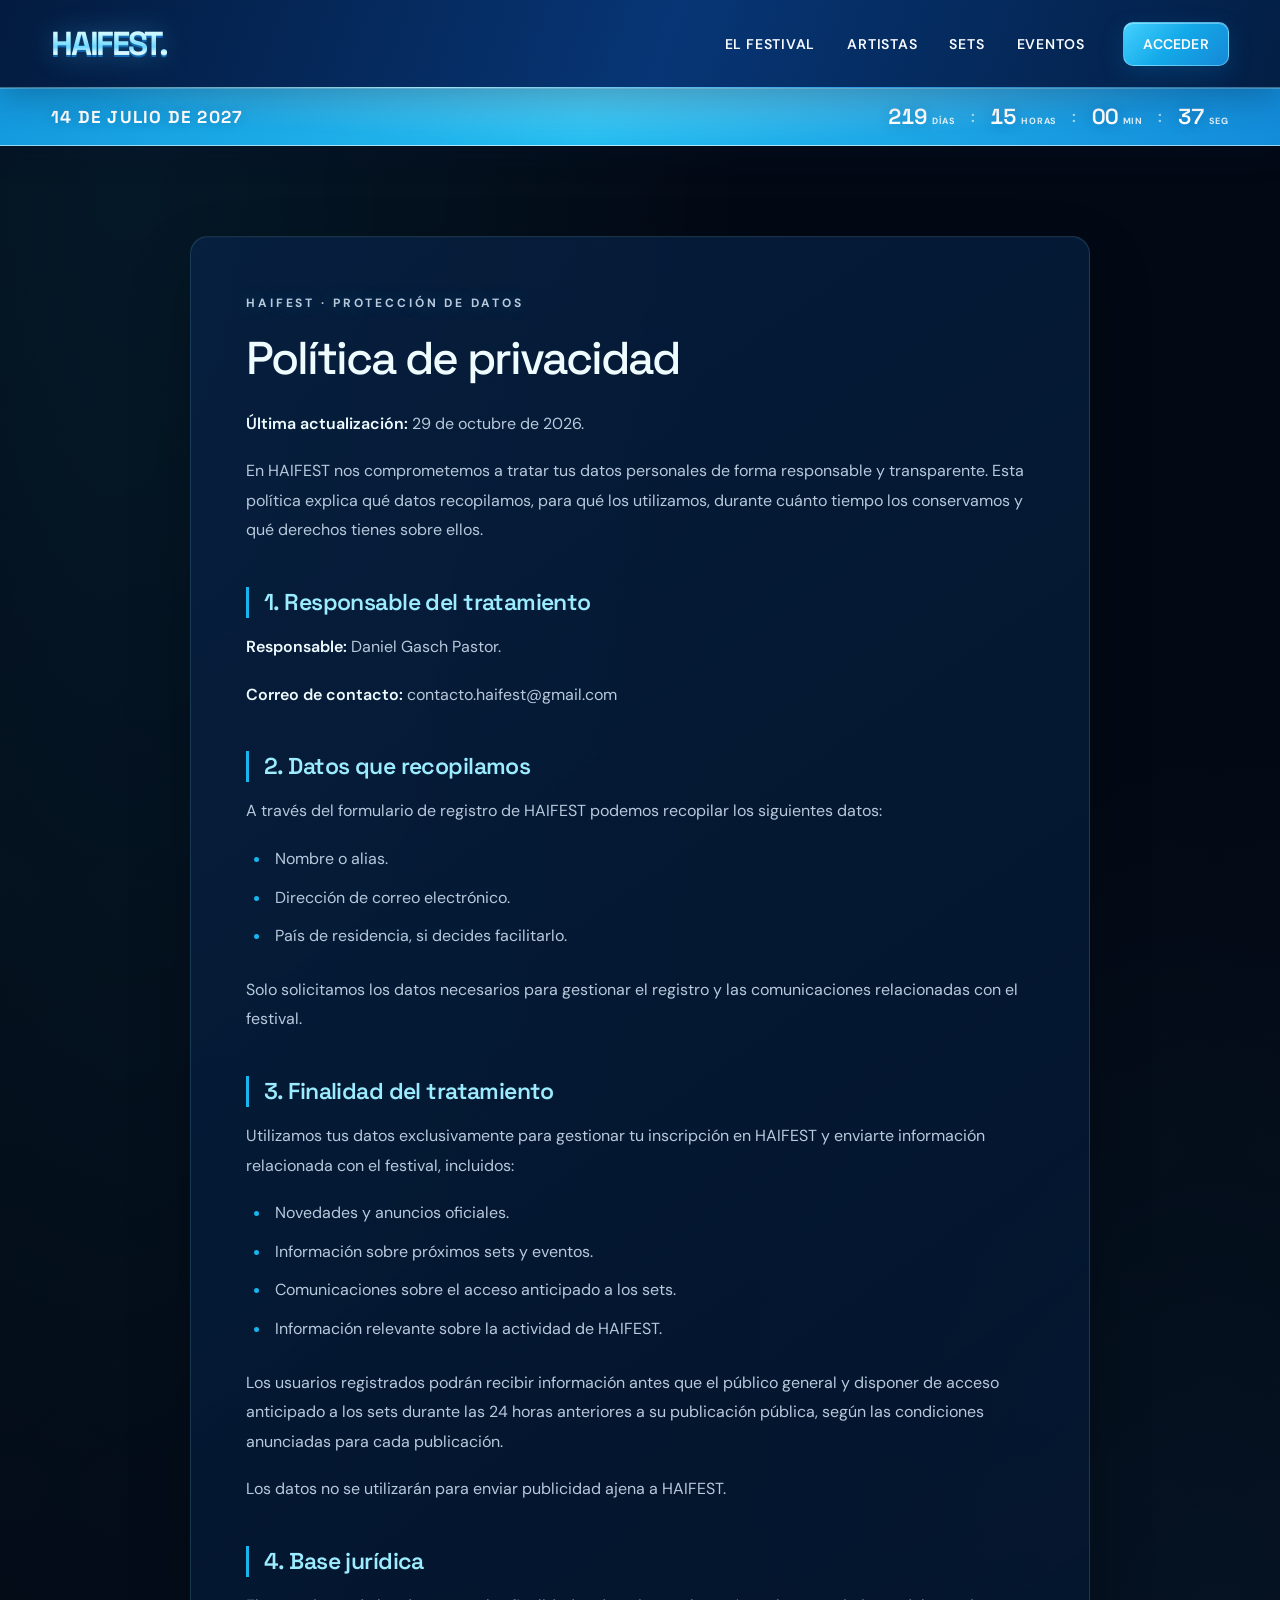
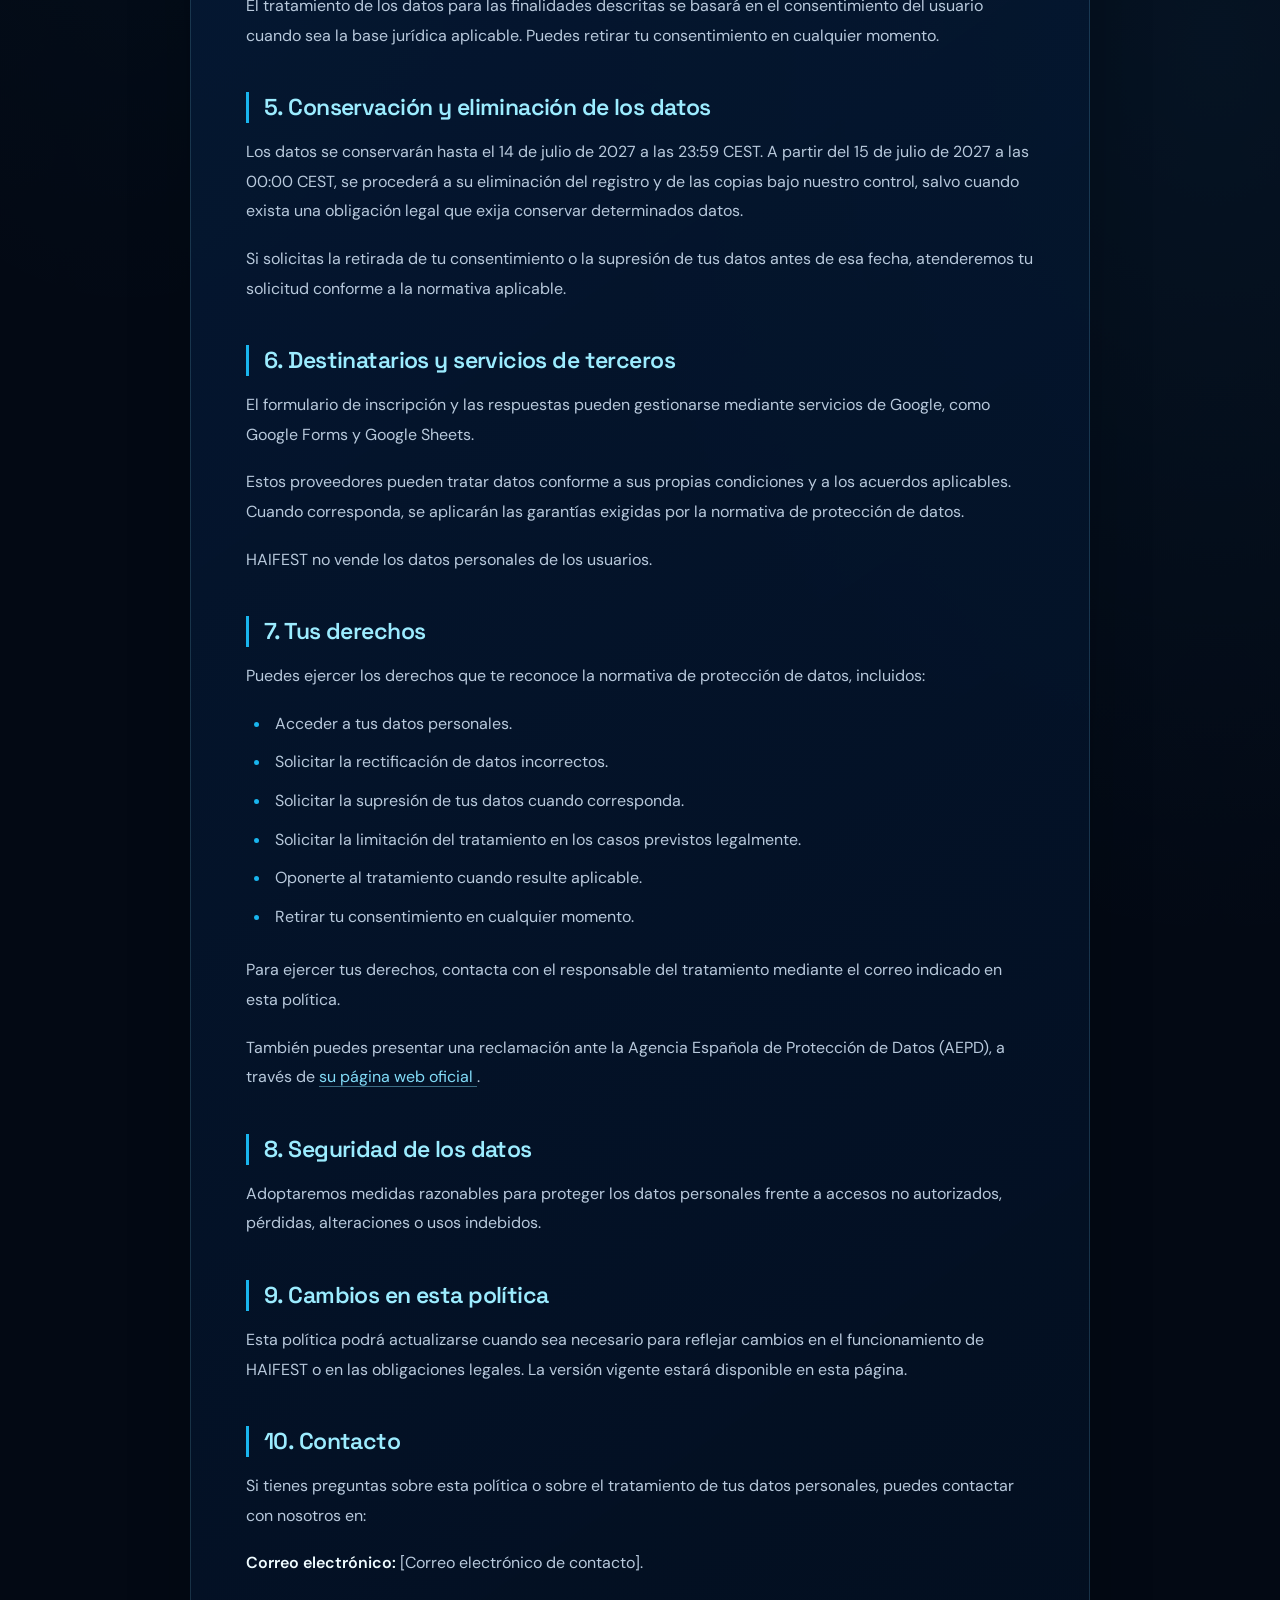
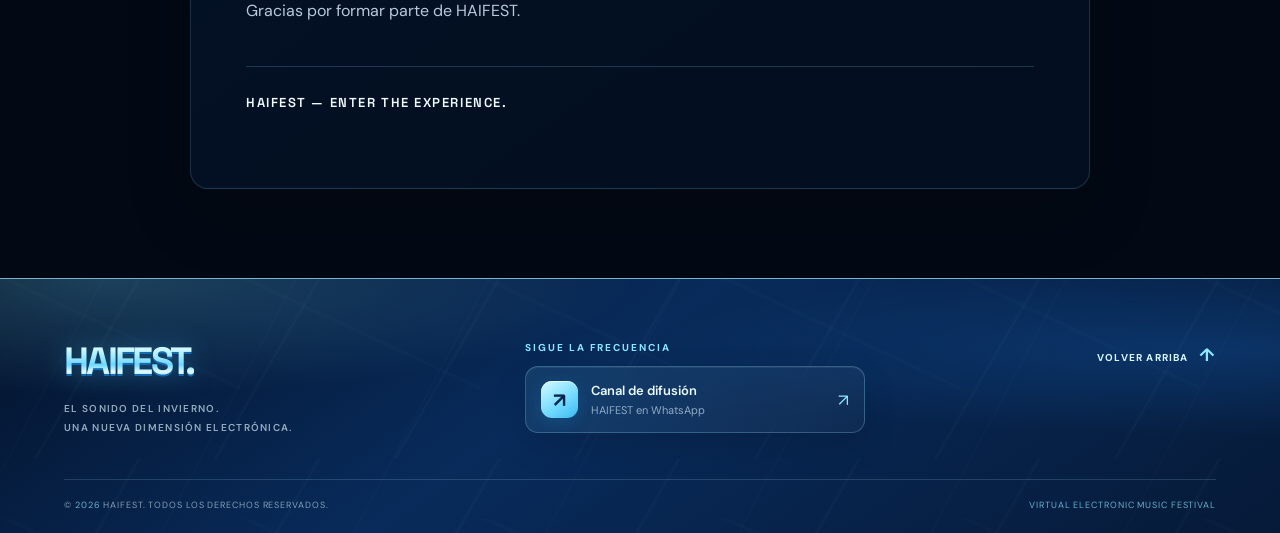
==== commit b11d3c2a: "Update politica.html" ====
--- a/politica.html
+++ b/politica.html
@@ -82,11 +82,11 @@
     <h3>1. Responsable del tratamiento</h3>
 
     <p>
-      <strong>Responsable:</strong> [Nombre y apellidos de la persona responsable].
-    </p>
-
-    <p>
-      <strong>Correo de contacto:</strong> [Correo electrónico de contacto].
+      <strong>Responsable:</strong> Daniel Gasch Pastor.
+    </p>
+
+    <p>
+      <strong>Correo de contacto:</strong> contacto.haifest@gmail.com
     </p>
 
     <h3>2. Datos que recopilamos</h3>
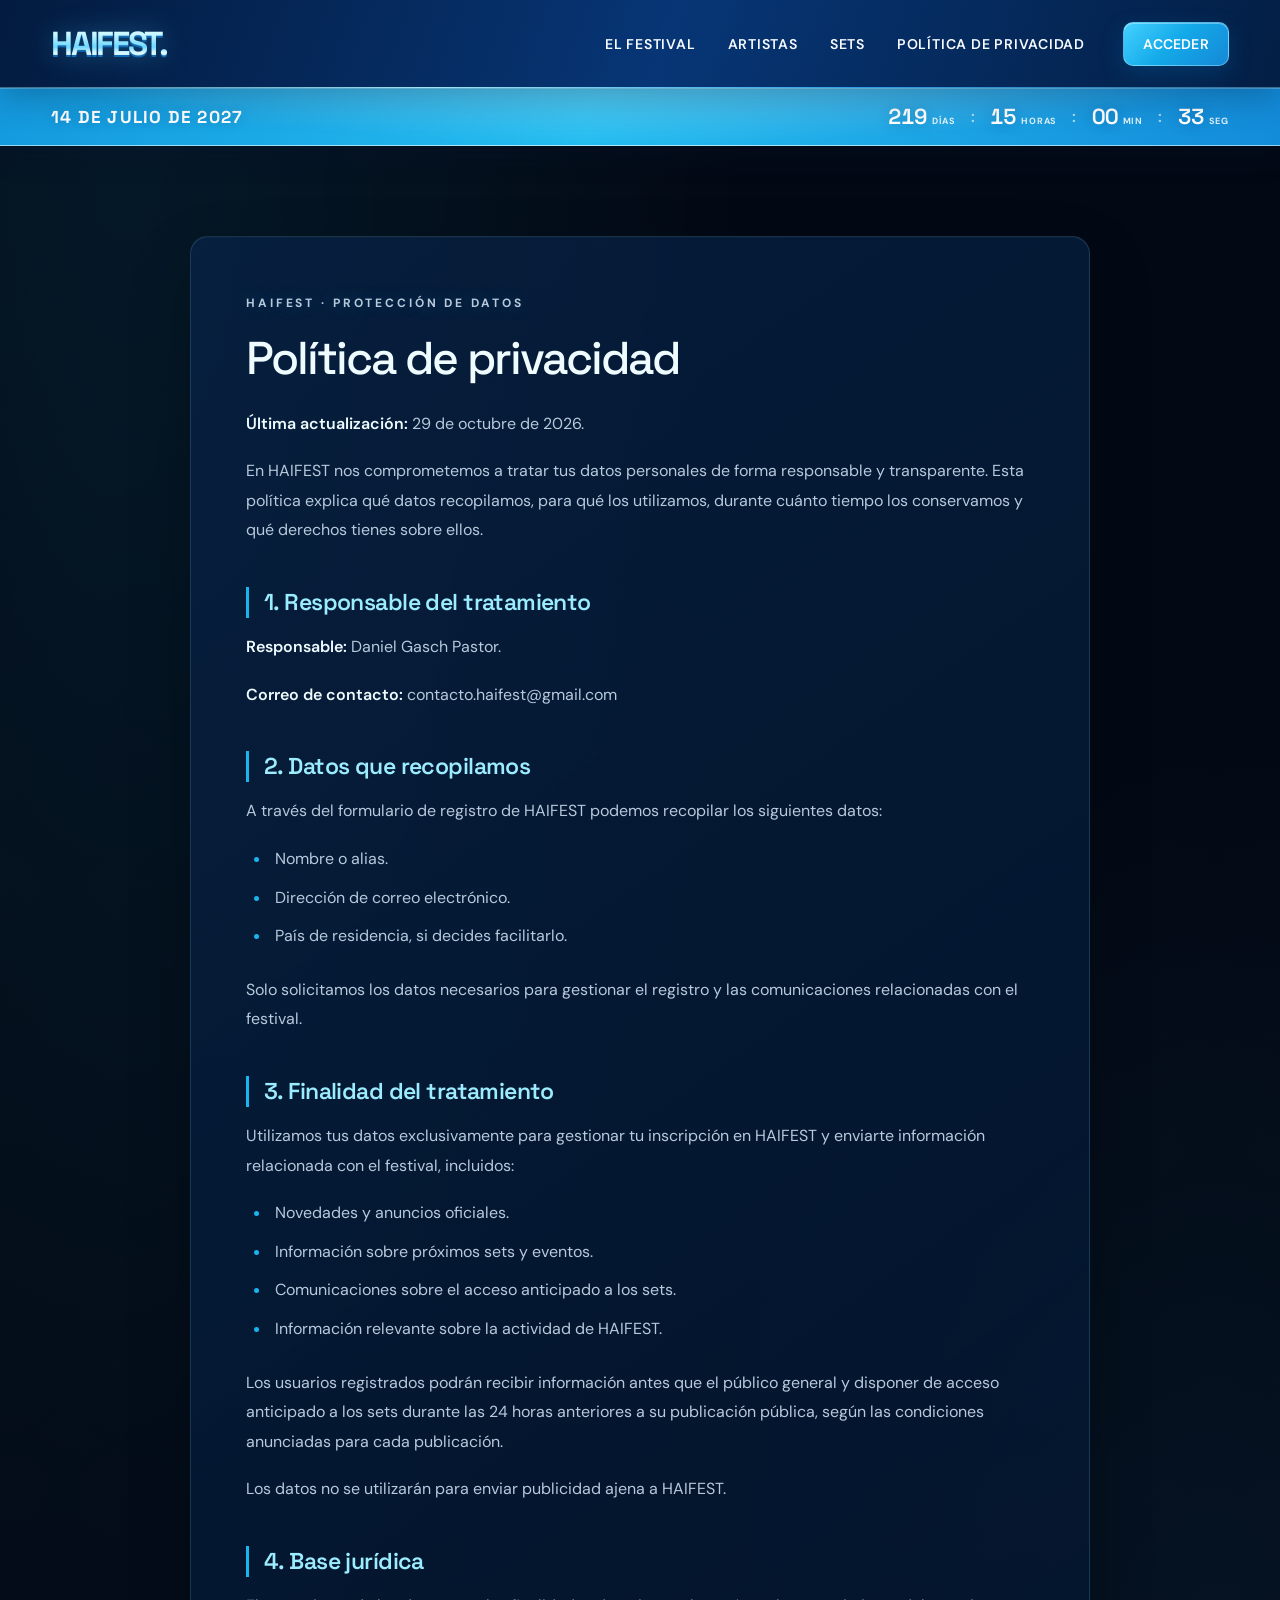
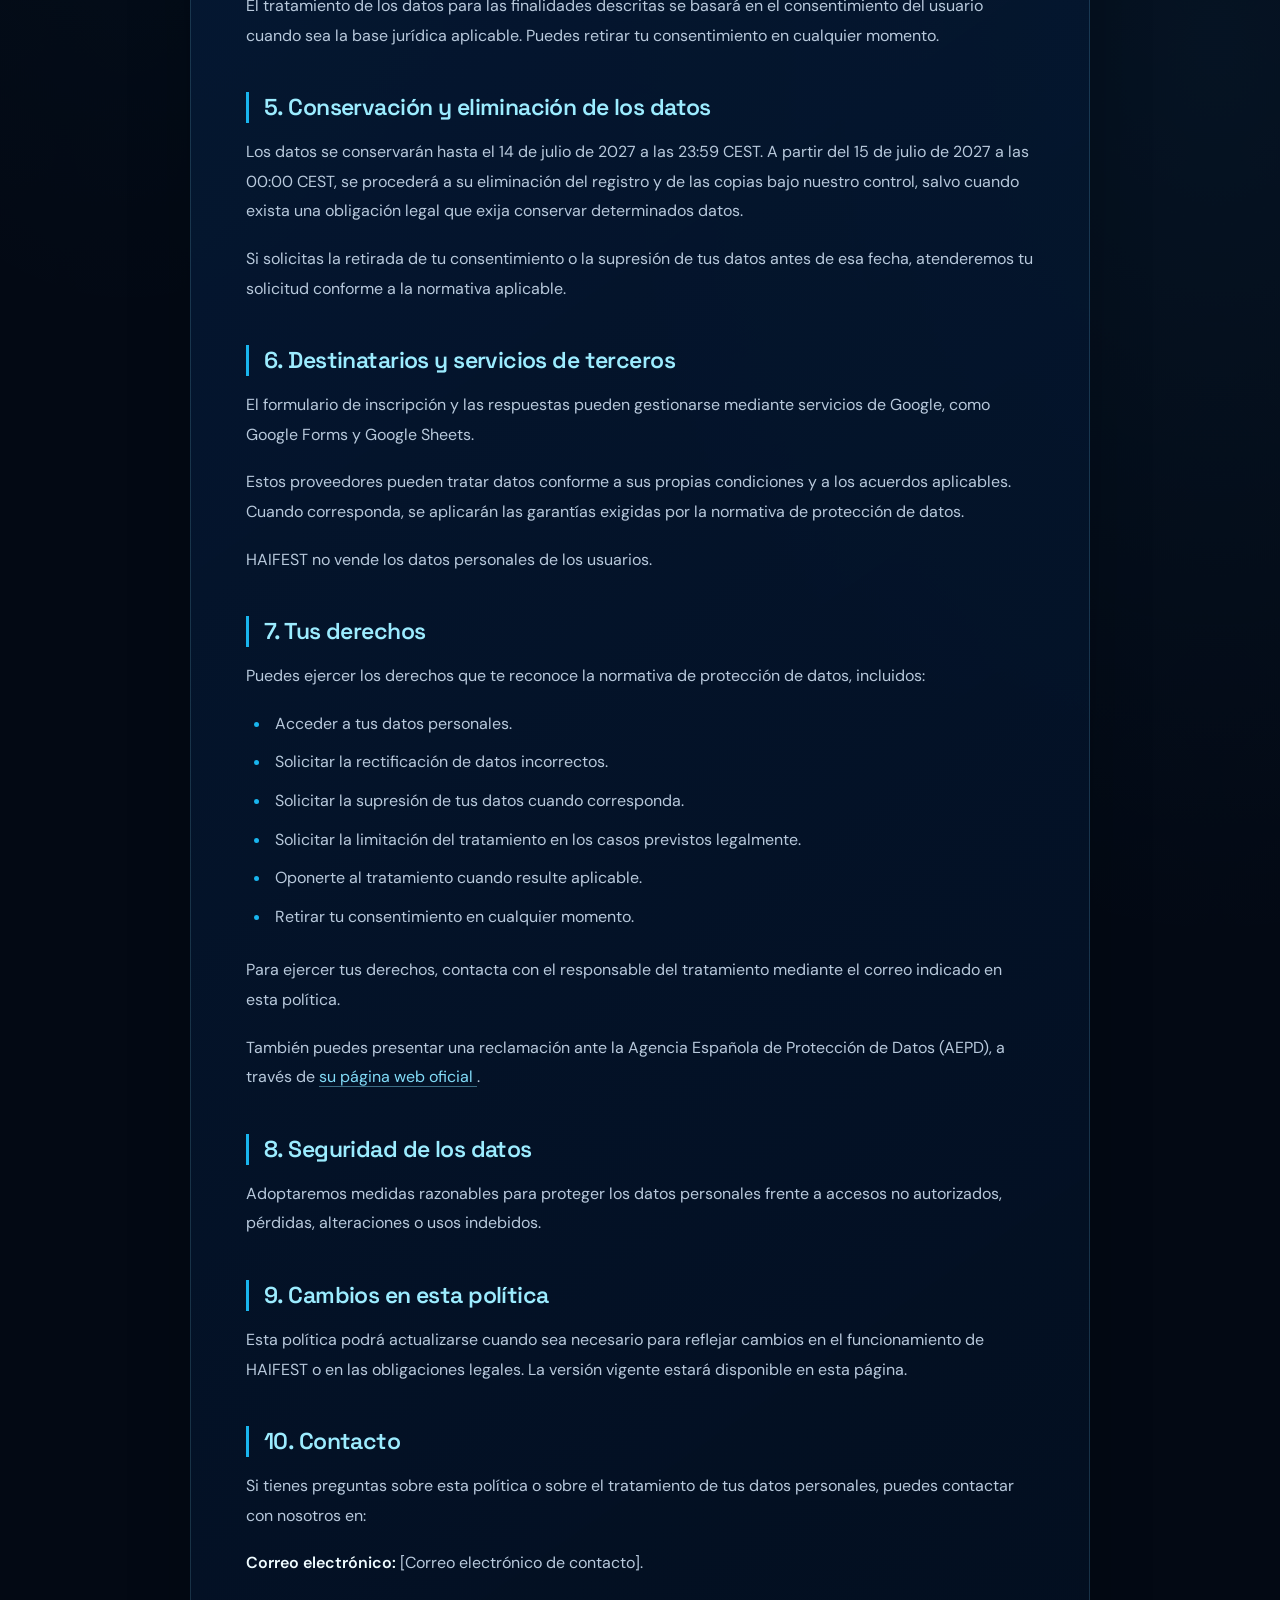
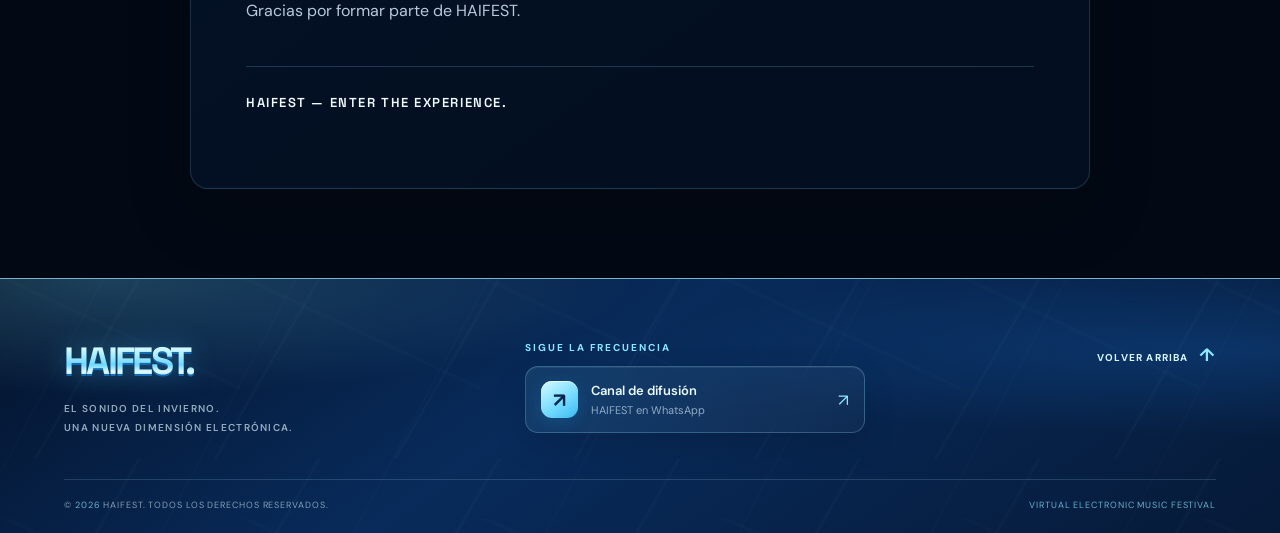
==== commit b8f5c8f0: "Update politica.html" ====
--- a/politica.html
+++ b/politica.html
@@ -13,18 +13,18 @@
   <script src="script.js" defer></script>
 </head>
 <body>
-  <!-- SUPERIOR1: cabecera fija principal -->
-  <header class="site-header">
-    <a class="brand" href="/" aria-label="HAIFEST, inicio">
-      <!-- Sustituye este texto por tu logo si ya tienes el archivo -->
-      <span class="brand-ice">HAIFEST.</span>
-    </a>
+    <!-- SUPERIOR1: cabecera fija principal -->
+<header class="site-header">
+  <a class="brand" href="/haifest/" aria-label="HAIFEST, inicio">
+    <!-- Sustituye este texto por tu logo si ya tienes el archivo -->
+    <span class="brand-ice">HAIFEST.</span>
+  </a>
 
     <nav class="main-nav" aria-label="Navegación principal">
       <a href="/el-festival">EL FESTIVAL</a>
       <a href="/artistas">ARTISTAS</a>
       <a href="/sets">SETS</a>
-      <a href="/eventos">EVENTOS</a>
+      <a href="/haifest/politica">POLÍTICA DE PRIVACIDAD</a>
     </nav>
 
     <a class="button button-small header-cta" href="https://forms.gle/UFMRdXrZ1bzV3xqM9" target="_blank" rel="noopener noreferrer">ACCEDER</a>
@@ -39,7 +39,7 @@
     <a href="/el-festival">EL FESTIVAL</a>
     <a href="/artistas">ARTISTAS</a>
     <a href="/sets">SETS</a>
-    <a href="/eventos">EVENTOS</a>
+    <a href="/eventos">POLÍTICA DE PRIVACIDAD</a>
     <a href="https://forms.gle/UFMRdXrZ1bzV3xqM9" target="_blank" rel="noopener noreferrer">ACCEDER / REGISTRO</a>
   </nav>
 
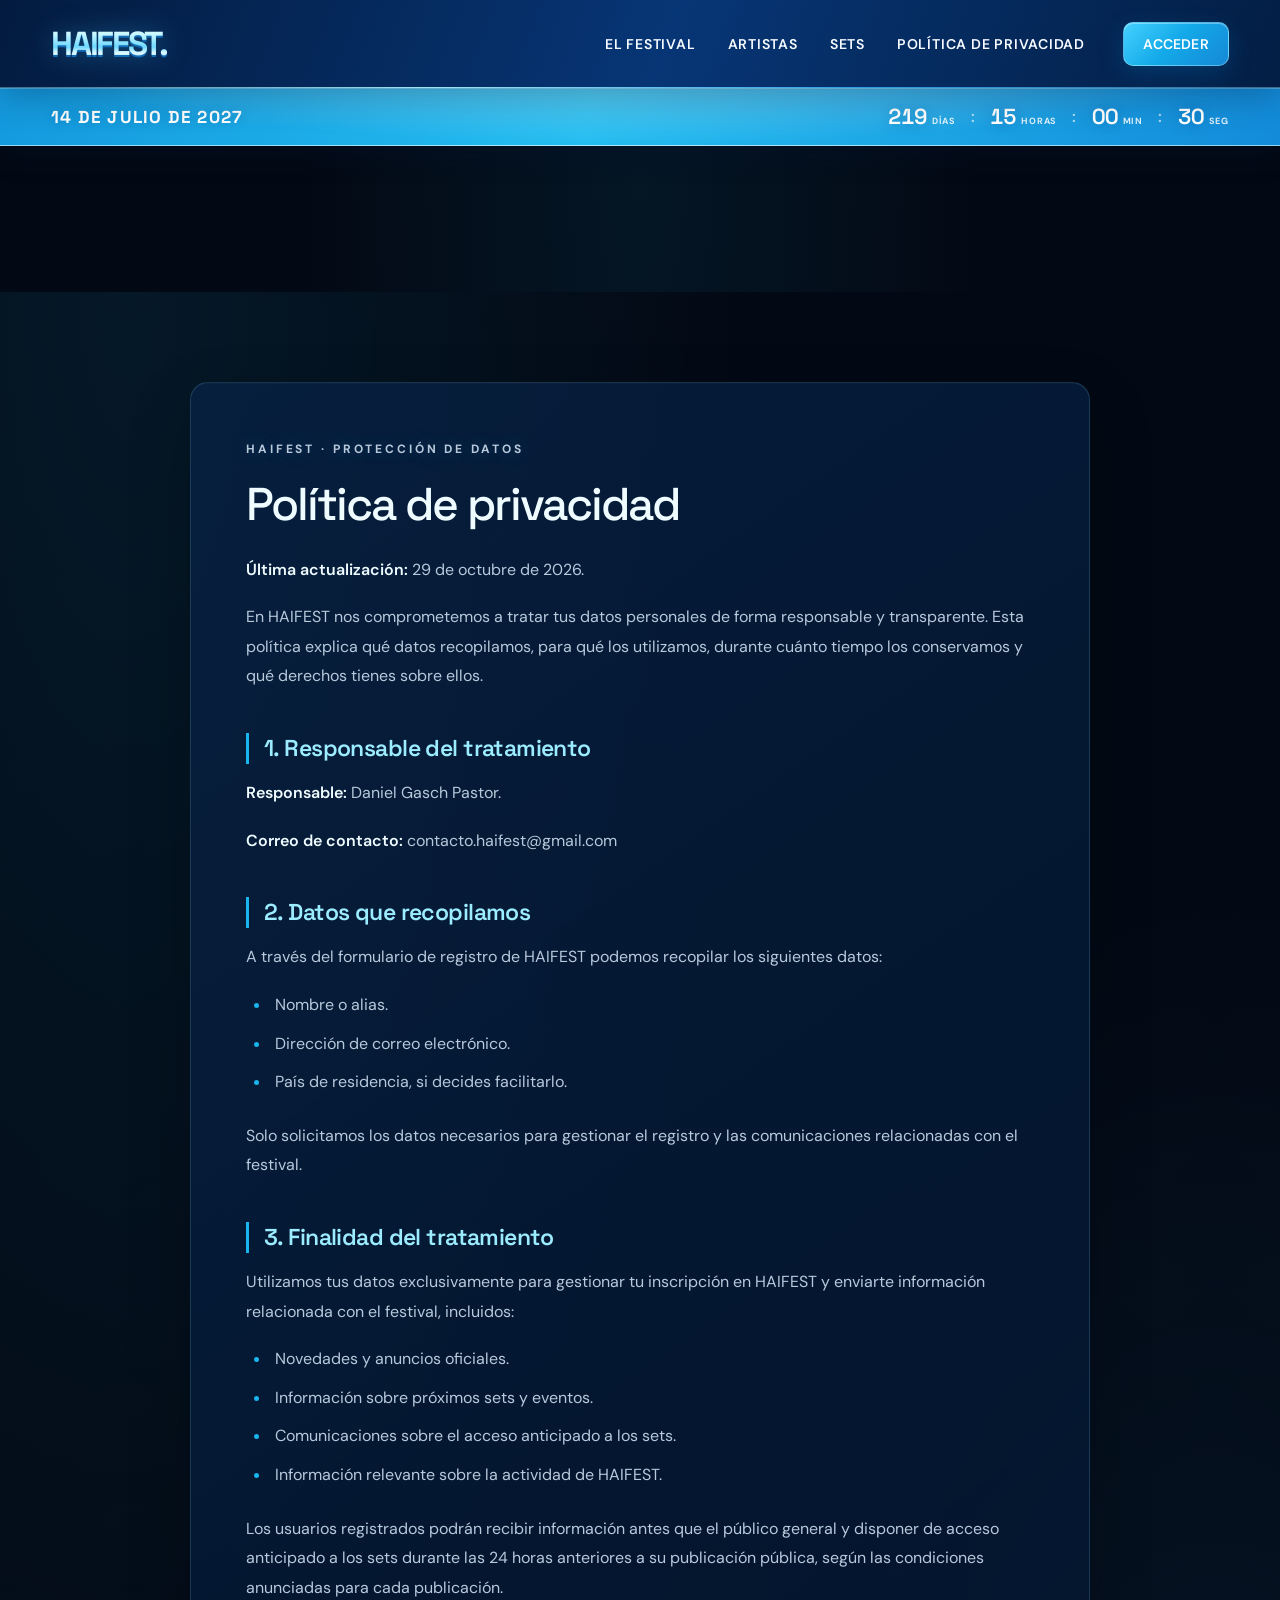
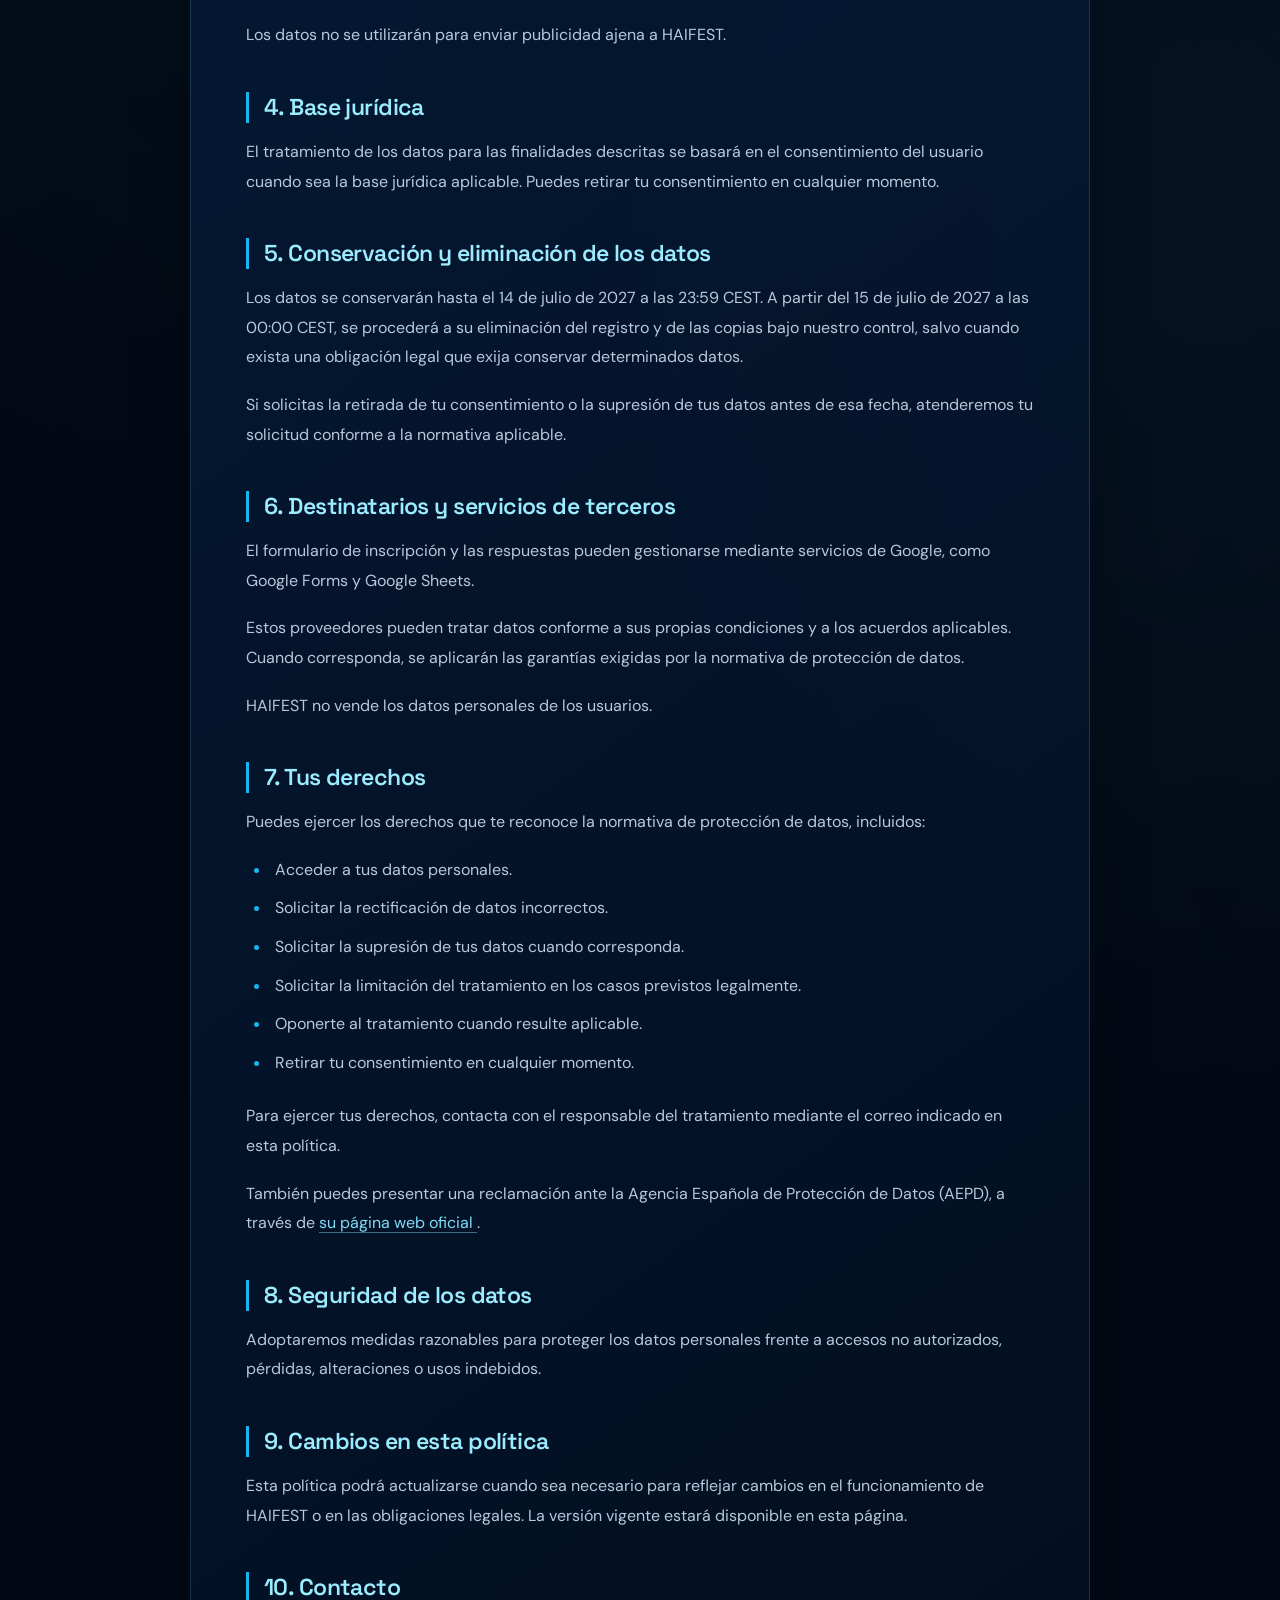
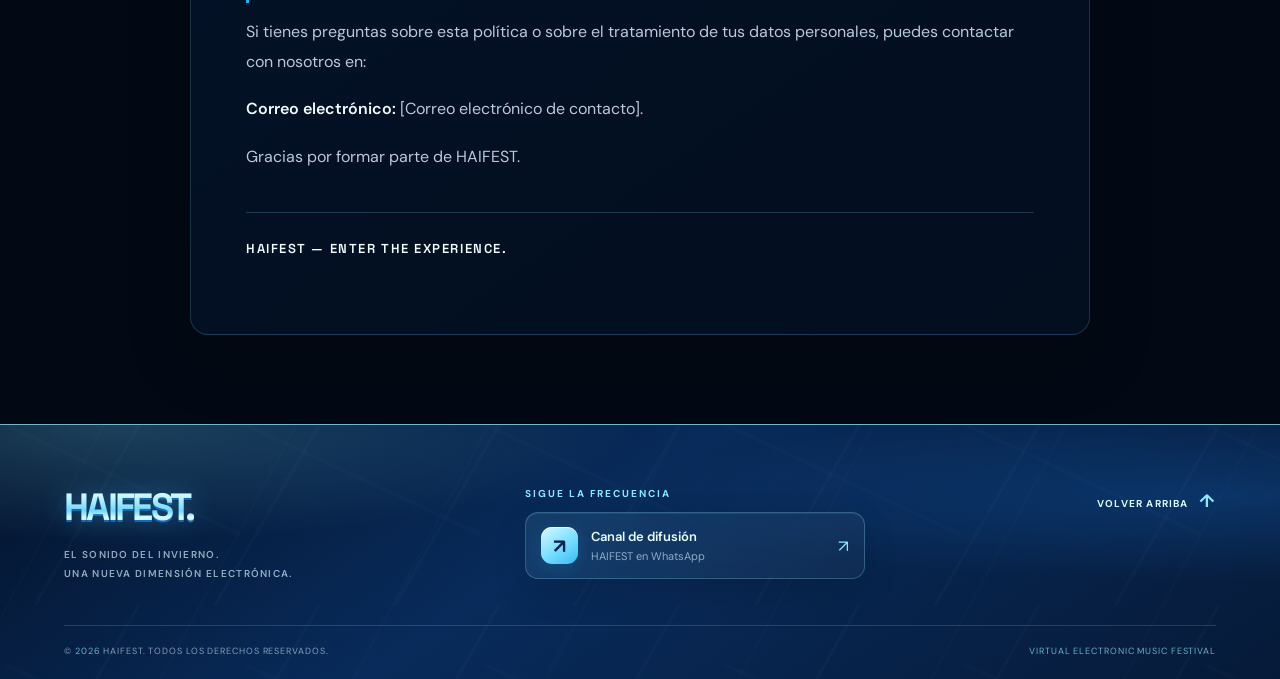
==== commit 7e22db9d: "Update politica.html" ====
--- a/politica.html
+++ b/politica.html
@@ -13,6 +13,7 @@
   <script src="script.js" defer></script>
 </head>
 <body>
+  <main id="inicio">
     <!-- SUPERIOR1: cabecera fija principal -->
 <header class="site-header">
   <a class="brand" href="/haifest/" aria-label="HAIFEST, inicio">
@@ -239,30 +240,32 @@
   </div>
 </section>
 
-  <!-- PIE DE PAGINA: enlaces y copyright -->
-  <footer class="site-footer">
-    <div class="footer-glow" aria-hidden="true"></div>
-    <div class="footer-top">
-      <div class="footer-brand-block">
-        <a class="brand" href="/" aria-label="HAIFEST, inicio">
-          <span class="brand-ice">HAIFEST.</span>
-        </a>
-        <p>EL SONIDO DEL INVIERNO.<br>UNA NUEVA DIMENSIÓN ELECTRÓNICA.</p>
-      </div>
-      <div class="footer-community">
-        <span class="footer-label">SIGUE LA FRECUENCIA</span>
-        <a class="whatsapp-link" href="https://whatsapp.com/channel/0029VbDpriWHQbS2V4UxfA47" target="_blank" rel="noopener noreferrer">
-          <span class="whatsapp-icon" aria-hidden="true">↗</span>
-          <span><strong>Canal de difusión</strong><small>HAIFEST en WhatsApp</small></span>
-          <span class="link-arrow" aria-hidden="true">↗</span>
-        </a>
-      </div>
-      <a class="back-to-top" href="#inicio">VOLVER ARRIBA <span aria-hidden="true">↑</span></a>
+
+<!-- PIE DE PAGINA: enlaces y copyright -->
+<footer class="site-footer">
+  <div class="footer-glow" aria-hidden="true"></div>
+  <div class="footer-top">
+    <div class="footer-brand-block">
+      <a class="brand" href="/haifest/" aria-label="HAIFEST, inicio">
+        <span class="brand-ice">HAIFEST.</span>
+      </a>
+      <p>EL SONIDO DEL INVIERNO.<br>UNA NUEVA DIMENSIÓN ELECTRÓNICA.</p>
     </div>
-    <div class="footer-bottom">
-      <span>© <span id="year">2026</span> HAIFEST. TODOS LOS DERECHOS RESERVADOS.</span>
-      <span>VIRTUAL ELECTRONIC MUSIC FESTIVAL</span>
+    <div class="footer-community">
+      <span class="footer-label">SIGUE LA FRECUENCIA</span>
+      <a class="whatsapp-link" href="https://whatsapp.com/channel/0029VbDpriWHQbS2V4UxfA47" target="_blank" rel="noopener noreferrer">
+        <span class="whatsapp-icon" aria-hidden="true">↗</span>
+        <span><strong>Canal de difusión</strong><small>HAIFEST en WhatsApp</small></span>
+        <span class="link-arrow" aria-hidden="true">↗</span>
+      </a>
     </div>
-  </footer>
+    <a class="back-to-top" href="#inicio">VOLVER ARRIBA <span aria-hidden="true">↑</span></a>
+  </div>
+  <div class="footer-bottom">
+    <span>© <span id="year">2026</span> HAIFEST. TODOS LOS DERECHOS RESERVADOS.</span>
+    <span>VIRTUAL ELECTRONIC MUSIC FESTIVAL</span>
+  </div>
+</footer>
 </body>
 </html>
+
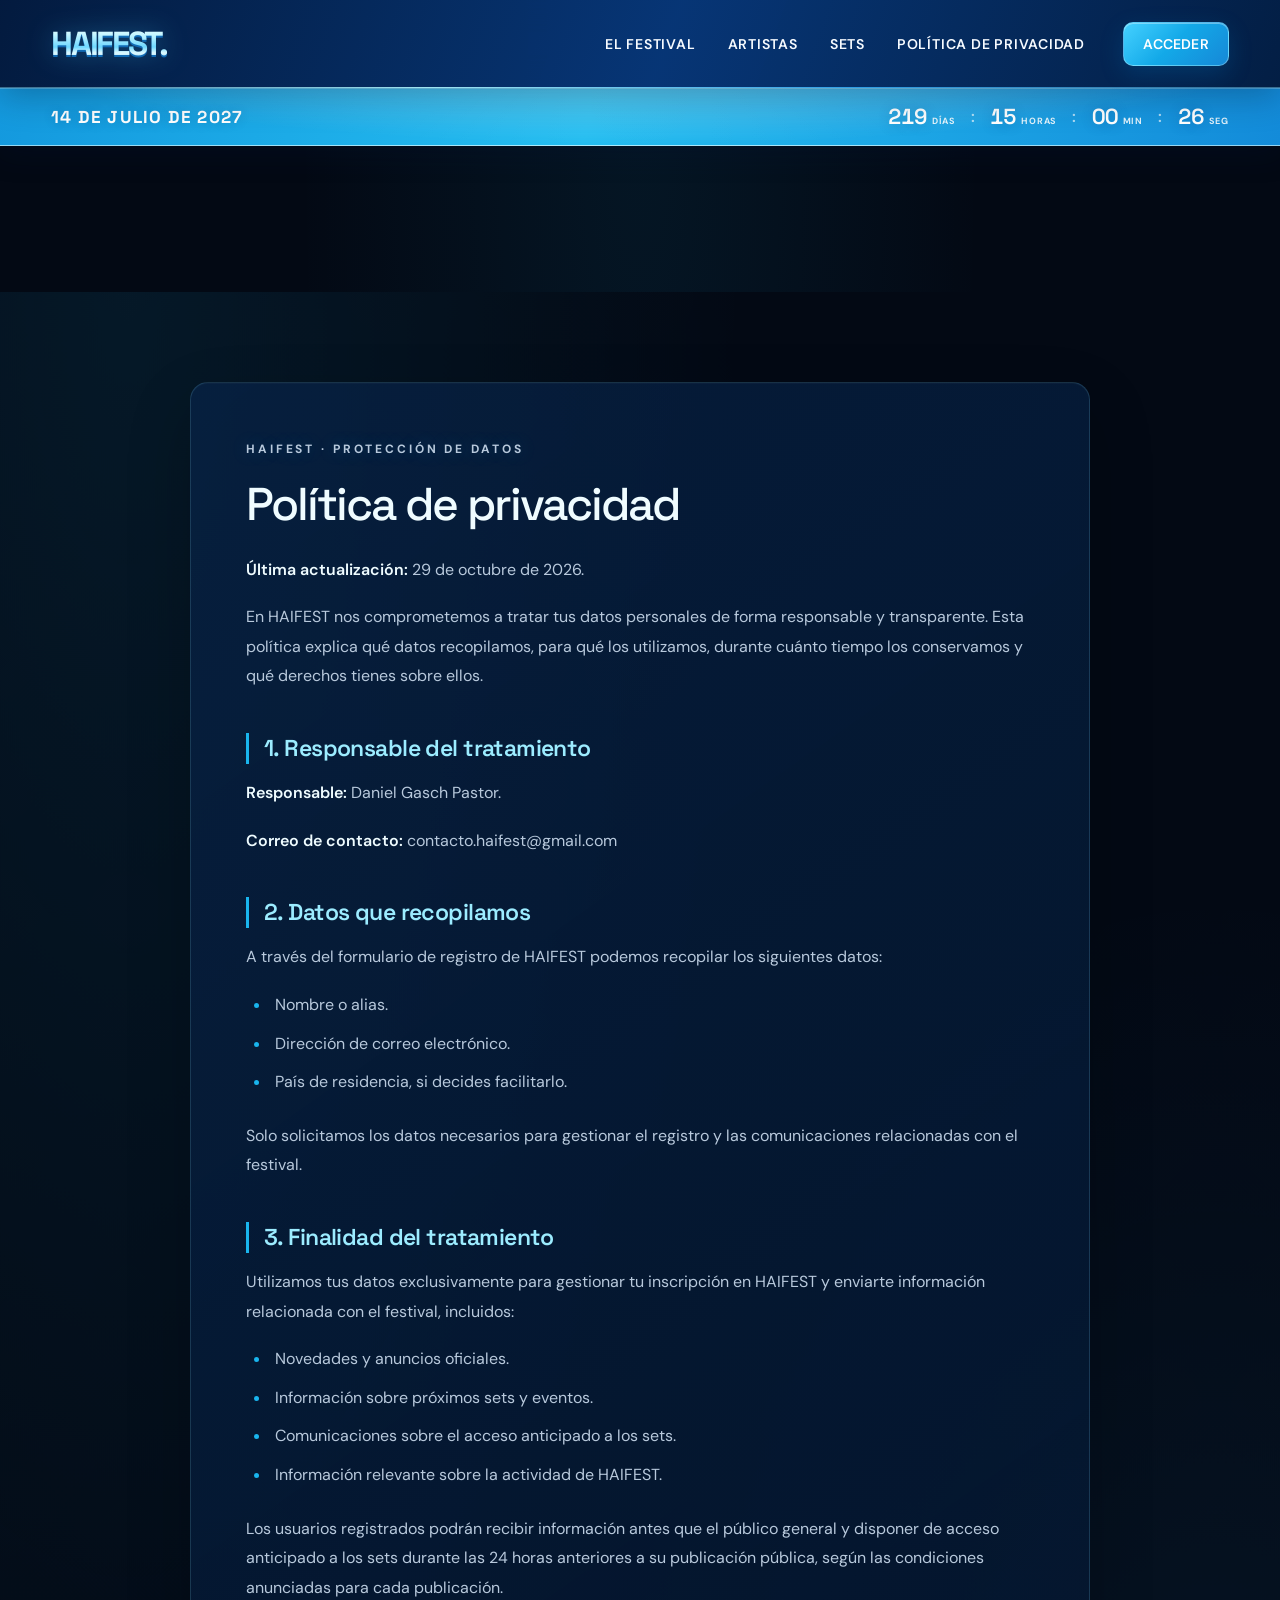
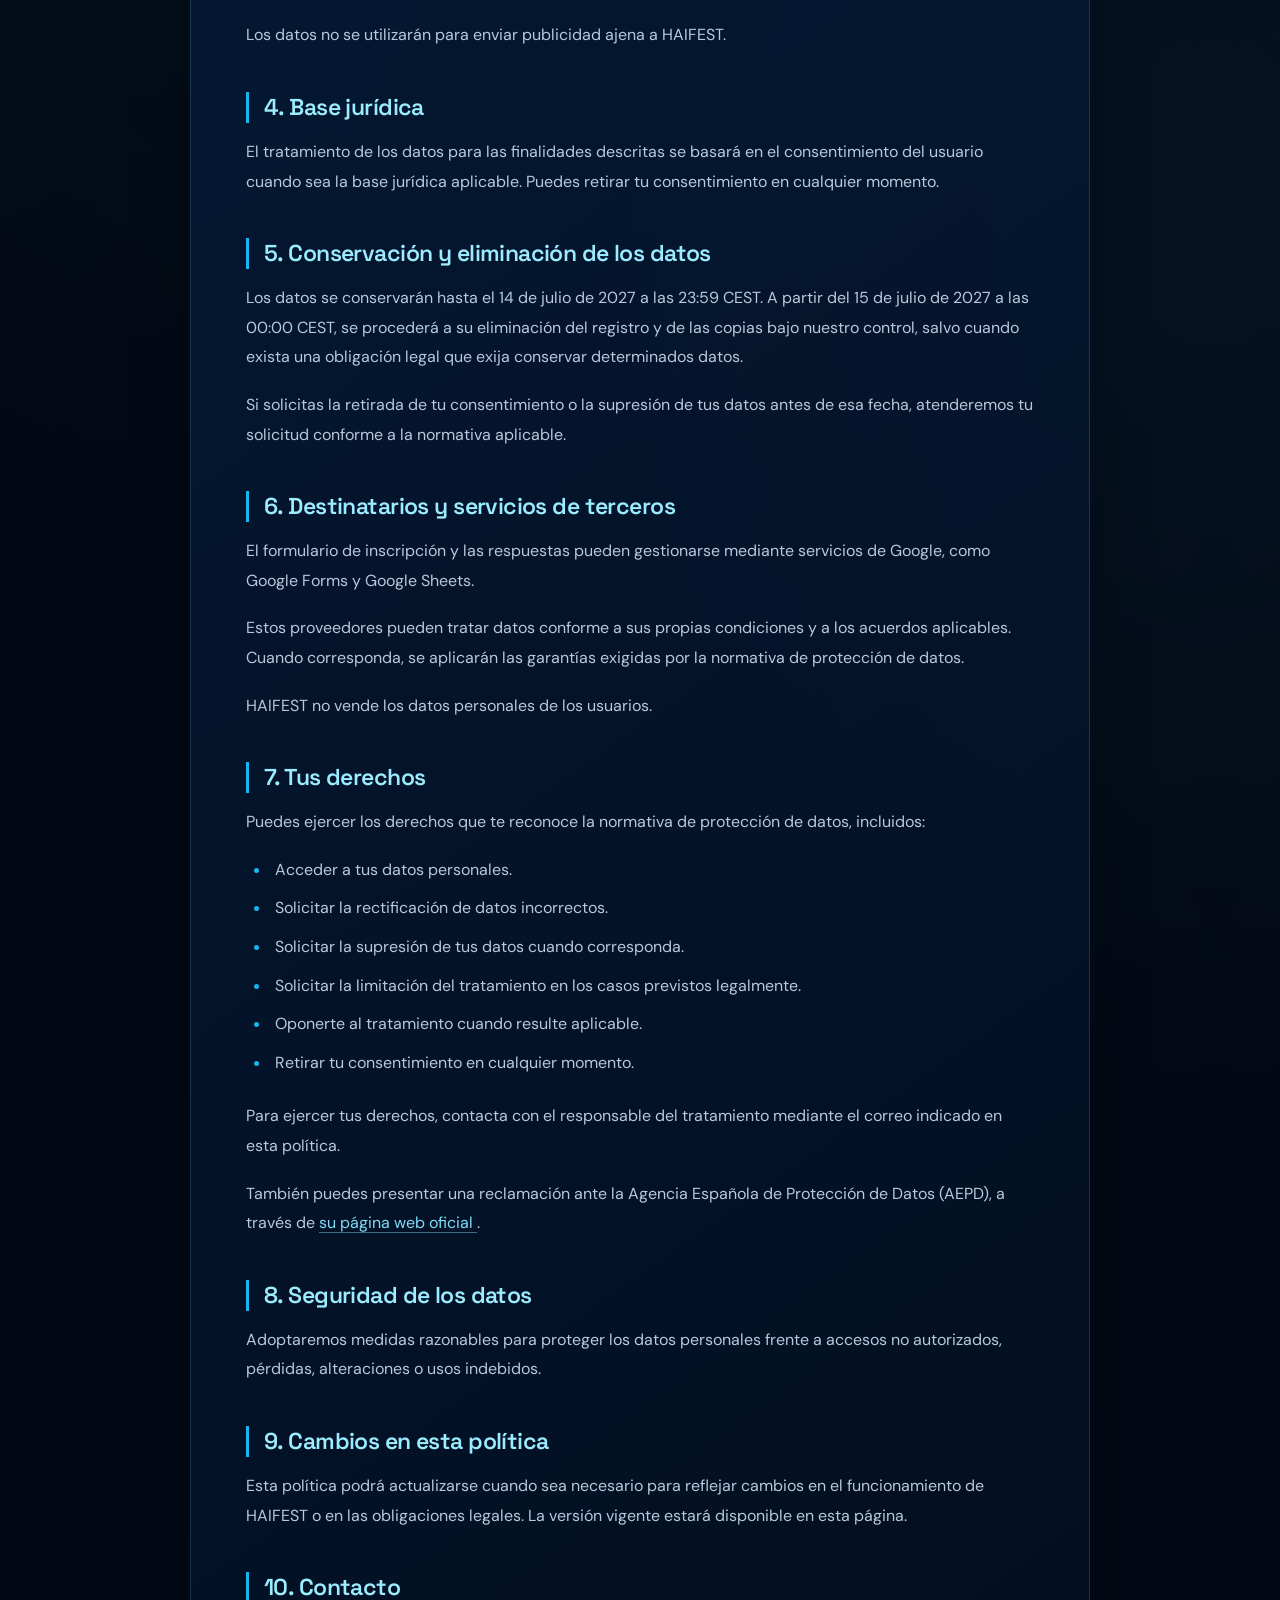
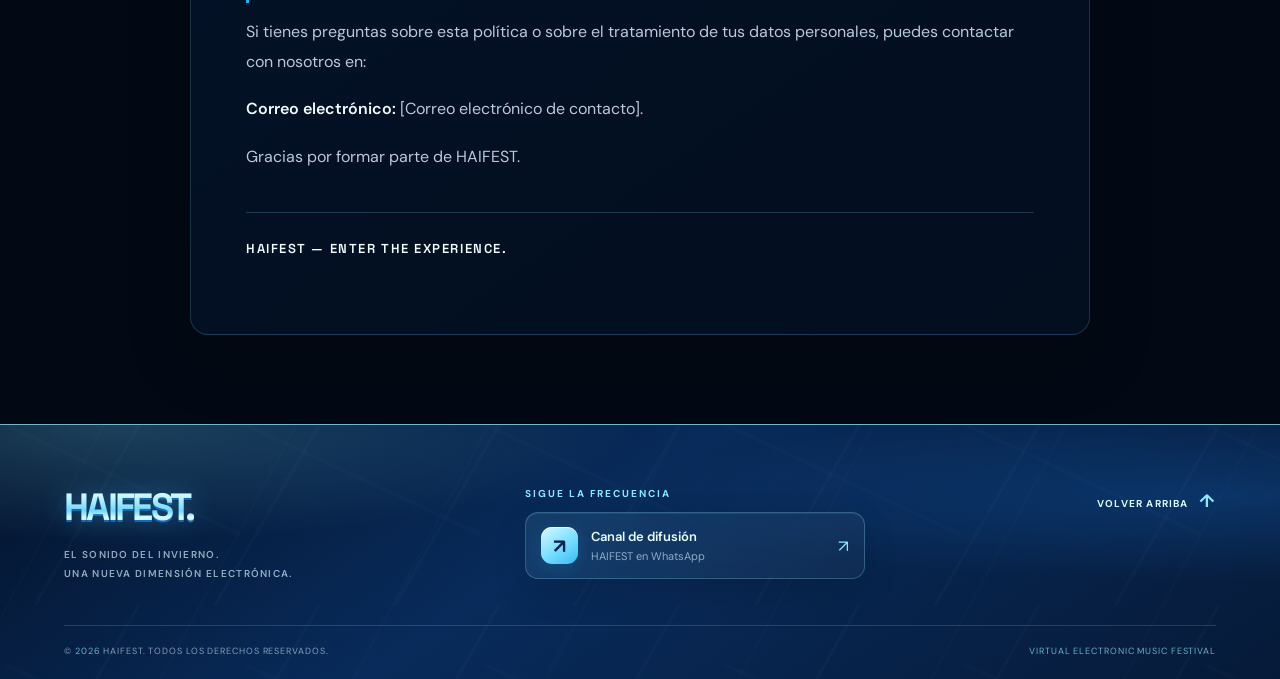
==== commit 31749d10: "Update politica.html" ====
--- a/politica.html
+++ b/politica.html
@@ -13,7 +13,6 @@
   <script src="script.js" defer></script>
 </head>
 <body>
-  <main id="inicio">
     <!-- SUPERIOR1: cabecera fija principal -->
 <header class="site-header">
   <a class="brand" href="/haifest/" aria-label="HAIFEST, inicio">
@@ -63,6 +62,7 @@
 
 
 <!-- CONTENIDO DE LA POLÍTICA -->
+      <main id="inicio">
 <section class="privacy-section" id="politica">
   <div class="privacy-content">
 
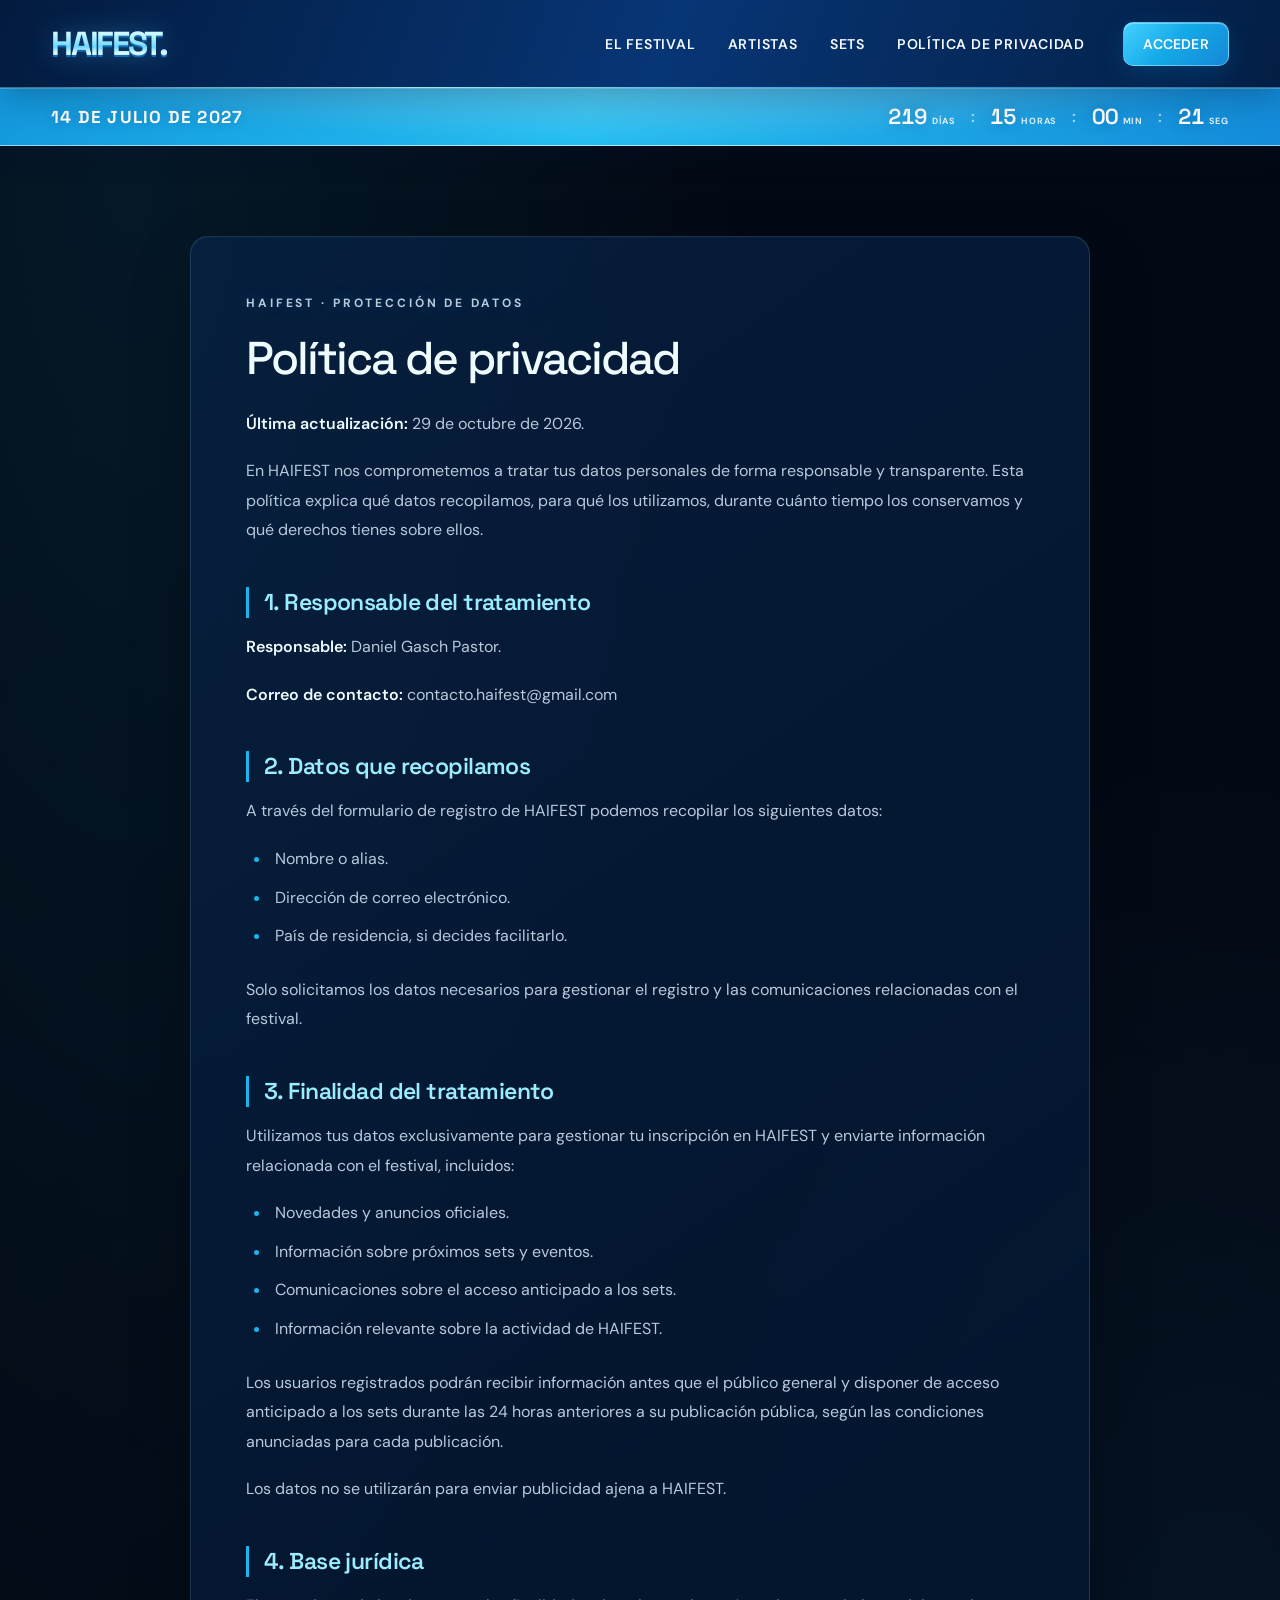
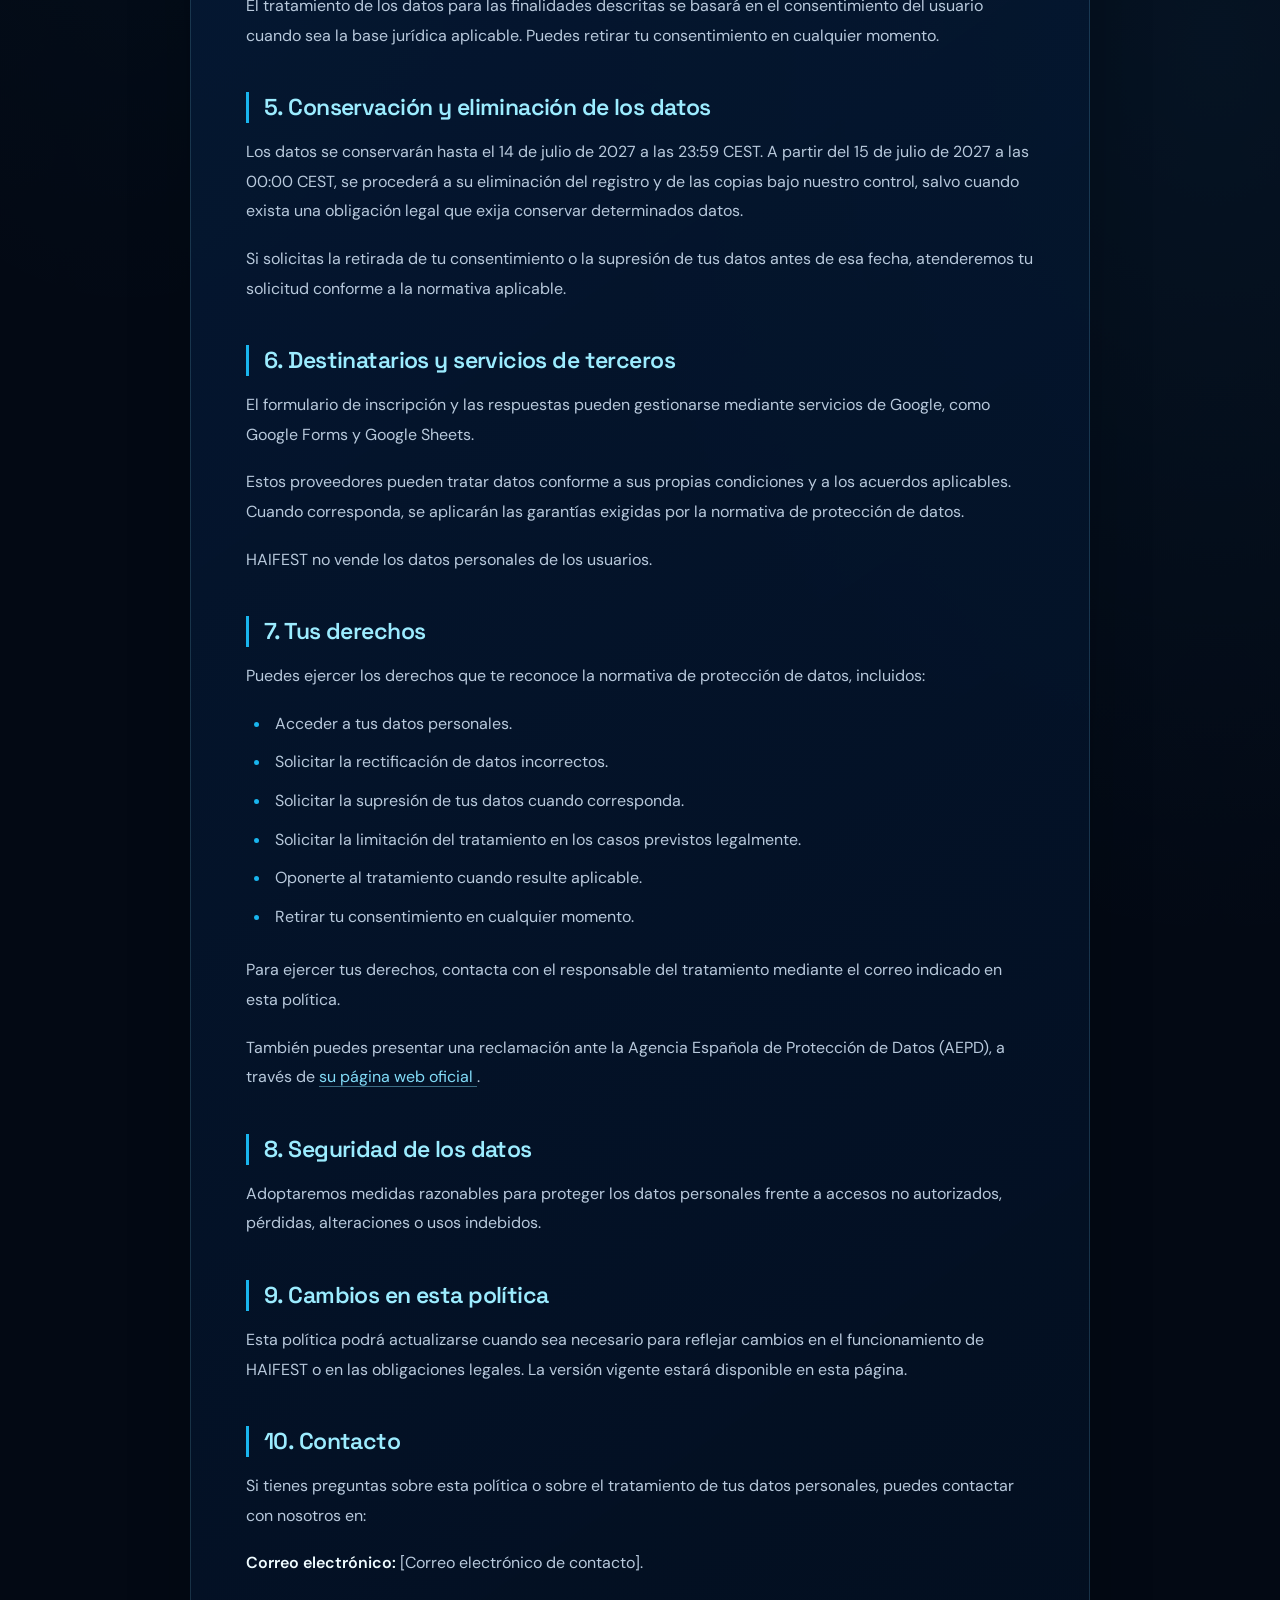
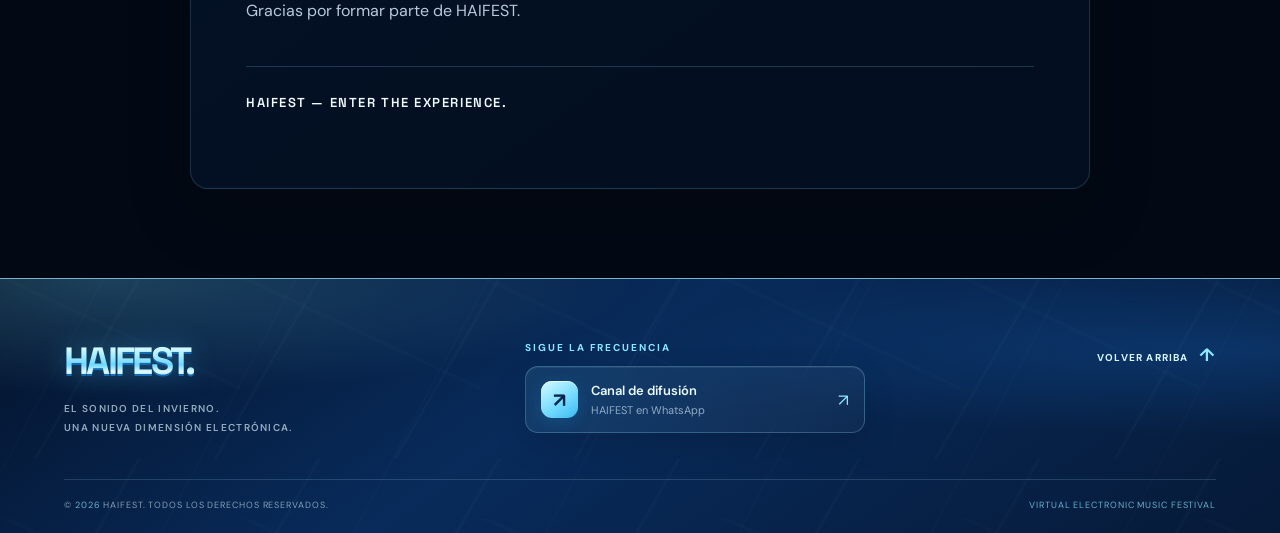
==== commit 36d62a40: "Update politica.html" ====
--- a/politica.html
+++ b/politica.html
@@ -57,12 +57,11 @@
     </div>
   </div>
 
-  <main>
+     <main id="inicio">
    
 
 
 <!-- CONTENIDO DE LA POLÍTICA -->
-      <main id="inicio">
 <section class="privacy-section" id="politica">
   <div class="privacy-content">
 
